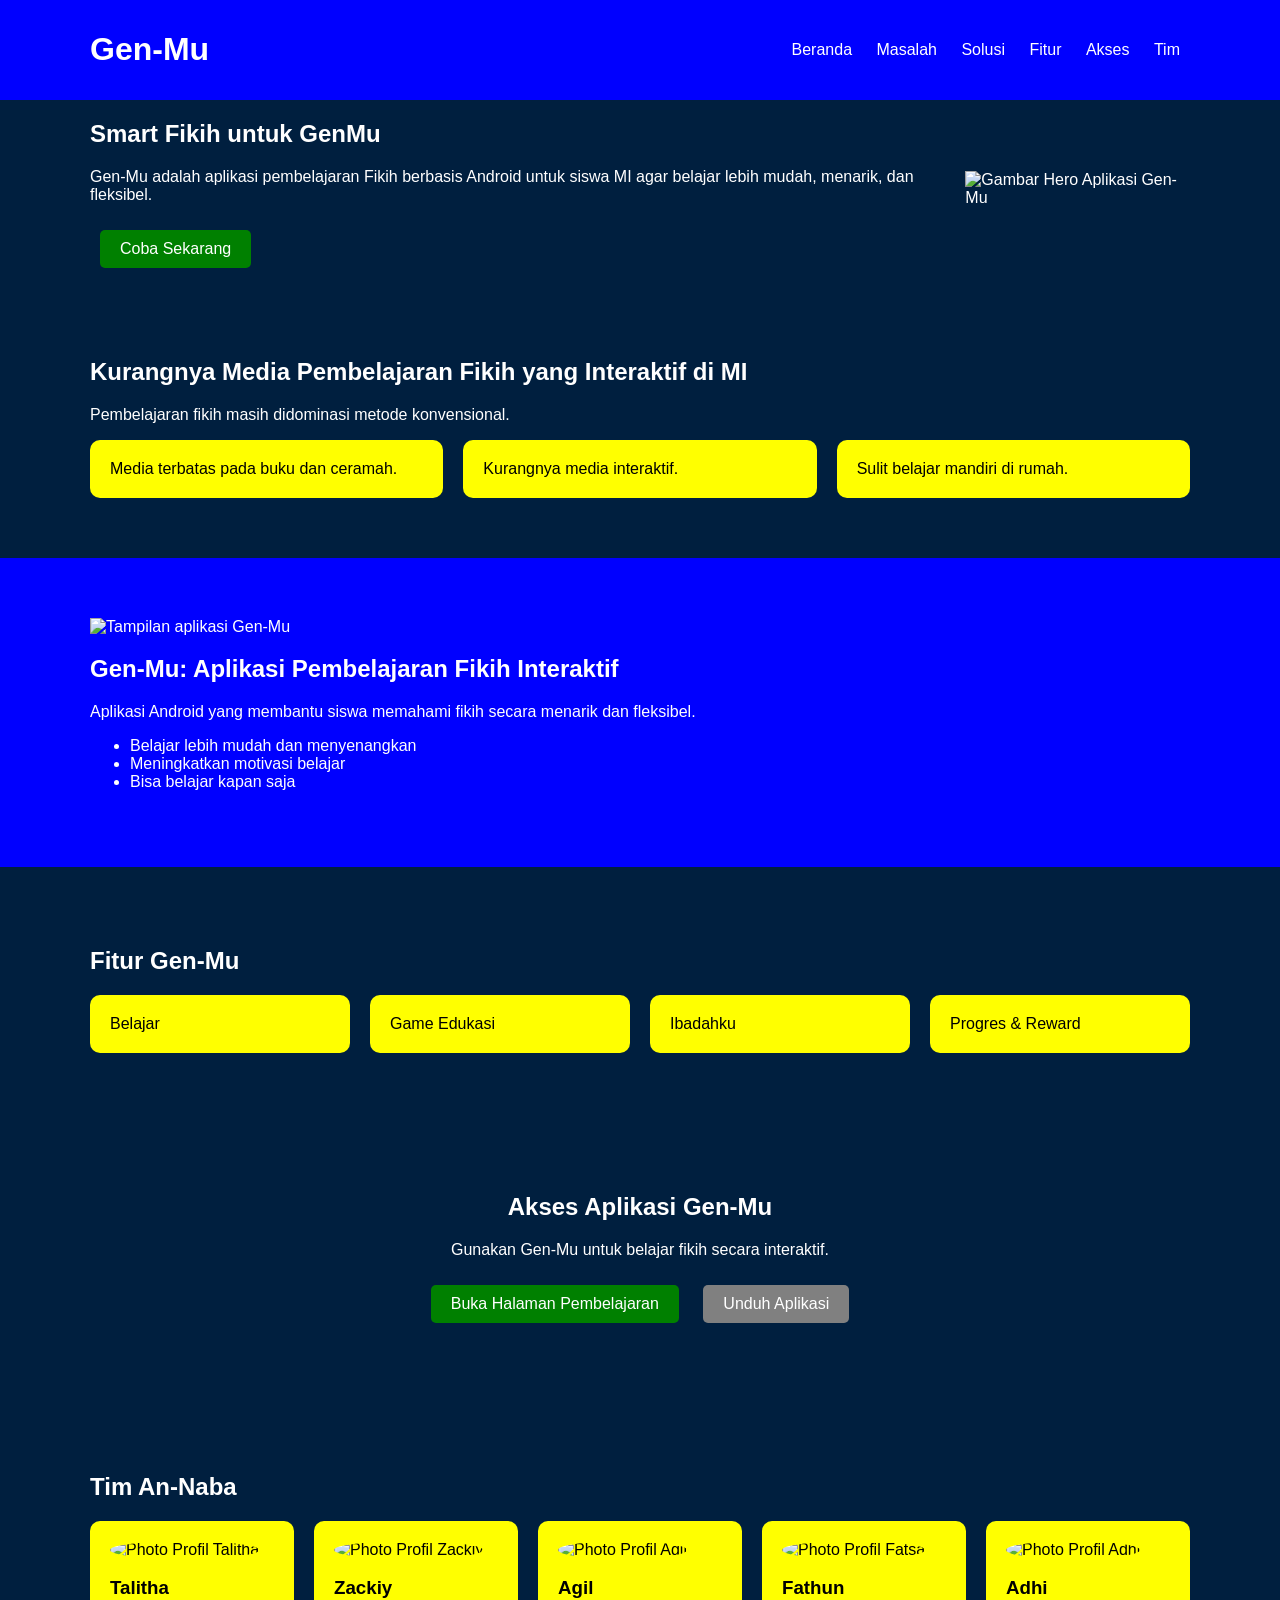
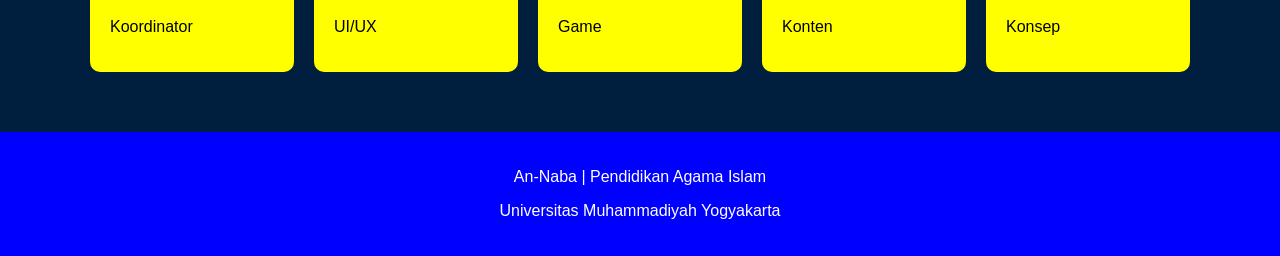
==== index.html @ 5945f90a "Add files via upload" ====
<!DOCTYPE html>
<html lang="id">
<head>
  <meta charset="UTF-8">
  <meta name="viewport" content="width=device-width, initial-scale=1.0">
  <title>Gen-Mu</title>
  <link rel="stylesheet" href="style.css">
</head>
<body>

<!-- ================= NAVBAR ================= -->
<header class="navbar">
  <div class="container nav-container">
    <h1 class="logo">Gen-Mu</h1>

    <!-- Hamburger -->
    <div class="hamburger" id="hamburger">
      ☰
    </div>

    <nav id="nav-menu">
      <a href="#hero">Beranda</a>
      <a href="#masalah">Masalah</a>
      <a href="#solusi">Solusi</a>
      <a href="#fitur">Fitur</a>
      <a href="#akses">Akses</a>
      <a href="#tim">Tim</a>
    </nav>
  </div>
</header>

<!-- ================= HERO ================= -->
<section id="hero" class="hero container">
  <div class="hero-text">
    <h2>Smart Fikih untuk GenMu</h2>
    <p>
      Gen-Mu adalah aplikasi pembelajaran Fikih berbasis Android untuk siswa MI agar belajar lebih mudah, menarik, dan fleksibel.
    </p>
    <a href="#akses" class="btn">Coba Sekarang</a>
  </div>

  <div class="hero-img">
    <img src="https://i.ibb.co.com/1fDVcxxZ/Mockup-1.png" alt="Gambar Hero Aplikasi Gen-Mu">
  </div>
</section>

<!-- ================= MASALAH ================= -->
<section id="masalah" class="section">
  <div class="container">
    <h2>Kurangnya Media Pembelajaran Fikih yang Interaktif di MI</h2>
    <p>Pembelajaran fikih masih didominasi metode konvensional.</p>

    <div class="grid-3">
      <div class="card">Media terbatas pada buku dan ceramah.</div>
      <div class="card">Kurangnya media interaktif.</div>
      <div class="card">Sulit belajar mandiri di rumah.</div>
    </div>
  </div>
</section>

<!-- ================= SOLUSI ================= -->
<section id="solusi" class="section alt">
  <div class="container flex">
    <div class="solusi-img">
      <img src="https://i.ibb.co.com/7tyzKcLX/Mockup.png" alt="Tampilan aplikasi Gen-Mu">
    </div>

    <div>
      <h2>Gen-Mu: Aplikasi Pembelajaran Fikih Interaktif</h2>
      <p>
        Aplikasi Android yang membantu siswa memahami fikih secara menarik dan fleksibel.
      </p>
      <ul>
        <li>Belajar lebih mudah dan menyenangkan</li>
        <li>Meningkatkan motivasi belajar</li>
        <li>Bisa belajar kapan saja</li>
      </ul>
    </div>
  </div>
</section>

<!-- ================= FITUR ================= -->
<section id="fitur" class="section">
  <div class="container">
    <h2>Fitur Gen-Mu</h2>

    <div class="grid-4">
      <div class="card">Belajar</div>
      <div class="card">Game Edukasi</div>
      <div class="card">Ibadahku</div>
      <div class="card">Progres & Reward</div>
    </div>
  </div>
</section>

<!-- ================= AKSES ================= -->
<section id="akses" class="section highlight">
  <div class="container center">
    <h2>Akses Aplikasi Gen-Mu</h2>
    <p>Gunakan Gen-Mu untuk belajar fikih secara interaktif.</p>

    <a href="belajar.html" class="btn">Buka Halaman Pembelajaran</a>
    <a href="#" class="btn secondary">Unduh Aplikasi</a>
  </div>
</section>

<!-- ================= TIM ================= -->
<section id="tim" class="section">
  <div class="container">
    <h2>Tim An-Naba</h2>

    <div class="grid-5">
      <div class="card profile">
        <img src="https://i.ibb.co.com/bgSdx4kd/Gambar-Whats-App-2025-11-27-pukul-20-53-47-1bafa72e-1.jpg" alt="Photo Profil Talitha">
        <h3>Talitha</h3>
        <p>Koordinator</p>
      </div>

      <div class="card profile">
        <img src="https://i.ibb.co.com/99Jbgrx2/Whats-App-Image-2026-04-27-at-07-52-18.jpg" alt="Photo Profil Zackiy">
        <h3>Zackiy</h3>
        <p>UI/UX</p>
      </div>

      <div class="card profile">
        <img src="https://i.ibb.co.com/6R9L8zCX/Whats-App-Image-2026-04-27-at-07-54-19.jpg" alt="Photo Profil Agil">
        <h3>Agil</h3>
        <p>Game</p>
      </div>

      <div class="card profile">
        <img src="https://i.ibb.co.com/KxWQjw3b/Whats-App-Image-2026-04-20-at-08-06-09.jpg" alt="Photo Profil Fatsa">
        <h3>Fathun</h3>
        <p>Konten</p>
      </div>

      <div class="card profile">
        <img src="https://i.ibb.co.com/0yjbb5KD/Whats-App-Image-2026-04-20-at-08-09-34-1.jpg" alt="Photo Profil Adhi">
        <h3>Adhi</h3>
        <p>Konsep</p>
      </div>
    </div>
  </div>
</section>

<!-- ================= FOOTER ================= -->
<footer class="footer">
  <p>An-Naba | Pendidikan Agama Islam</p>
  <p>Universitas Muhammadiyah Yogyakarta</p>
</footer>

<script src="script.js"></script>
</body>
</html>
---- style.css ----
/* ================= ROOT WARNA ================= */
:root {
  --primary: blue;
  --secondary: white;
  --accent: green;
  --bg: #001f3f;
  --card: yellow;
  --text-main: white;
  --text-second: black;
}

/* ================= GLOBAL ================= */
body {
  margin: 0;
  font-family: Arial, sans-serif;
  background: var(--bg);
  color: var(--text-main);
}

.container {
  width: 90%;
  max-width: 1100px;
  margin: auto;
}

.section {
  padding: 60px 0;
}

.alt {
  background: var(--primary);
}

.center {
  text-align: center;
}

/* ================= NAVBAR ================= */
.navbar {
  background: var(--primary);
  padding: 10px;
}

.nav-container {
  display: flex;
  justify-content: space-between;
  align-items: center;
}

nav a {
  margin: 10px;
  color: white;
  text-decoration: none;
}

.hamburger {
  display: none;
  cursor: pointer;
}

/* ================= HERO ================= */
.hero {
  display: flex;
  align-items: center;
  gap: 20px;
}

.hero img {
  width: 100%;
}

/* ================= GRID ================= */
.grid-3, .grid-4, .grid-5 {
  display: grid;
  gap: 20px;
}

.grid-3 { grid-template-columns: repeat(3,1fr); }
.grid-4 { grid-template-columns: repeat(4,1fr); }
.grid-5 { grid-template-columns: repeat(5,1fr); }

/* ================= CARD ================= */
.card {
  background: var(--card);
  color: var(--text-second);
  padding: 20px;
  border-radius: 10px;
}

/* ================= PROFILE ================= */
.profile img {
  width: 100%;
  height: 120px;
  object-fit: cover;
  border-radius: 50%;
}

/* ================= BUTTON ================= */
.btn {
  display: inline-block;
  background: var(--accent);
  padding: 10px 20px;
  margin: 10px;
  color: white;
  text-decoration: none;
  border-radius: 5px;
}

.btn.secondary {
  background: gray;
}

/* ================= FOOTER ================= */
.footer {
  text-align: center;
  padding: 20px;
  background: var(--primary);
}

/* ================= RESPONSIVE ================= */
@media(max-width:768px){
  .hero {
    flex-direction: column;
  }

  .grid-3, .grid-4, .grid-5 {
    grid-template-columns: 1fr;
  }

  nav {
    display: none;
  }

  nav.active {
    display: block;
  }

  .hamburger {
    display: block;
  }
}
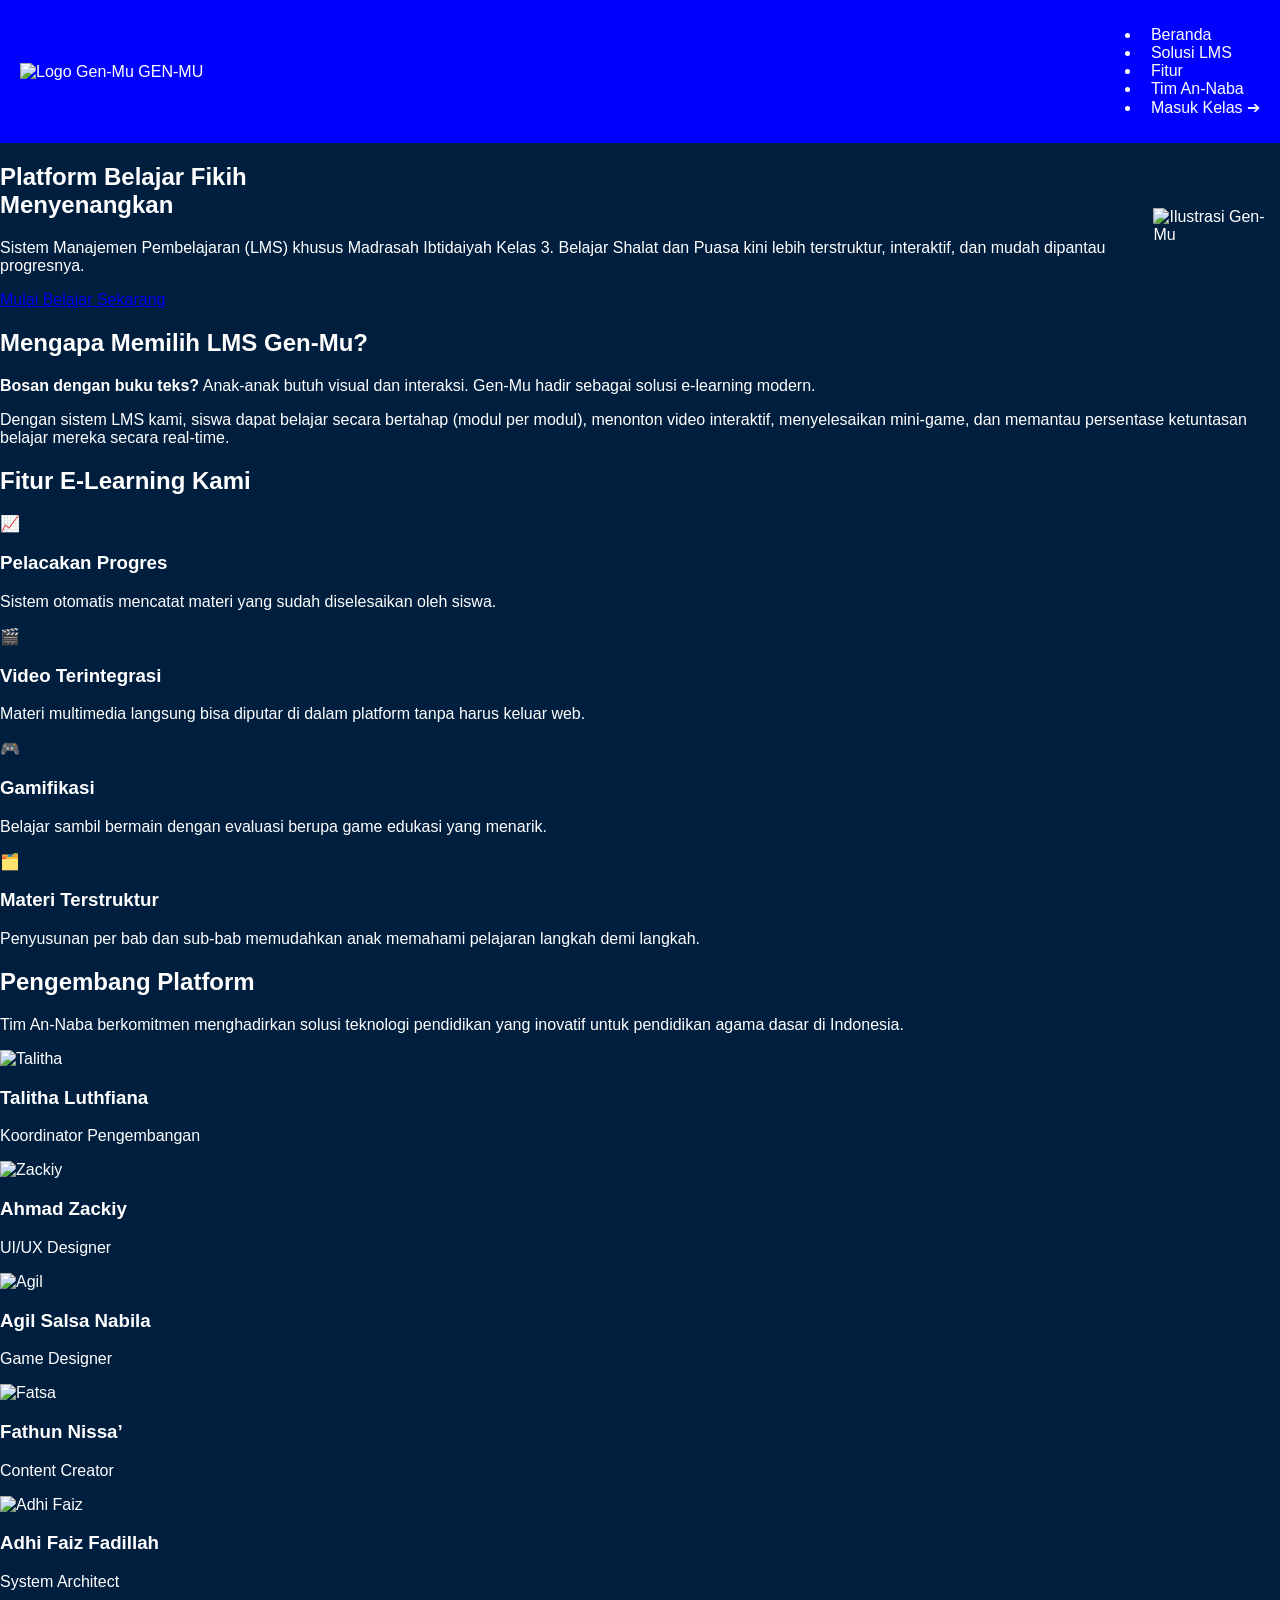
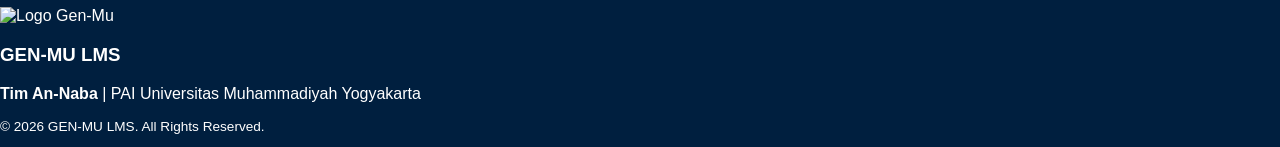
==== commit 03493ff9: "Update index.html" ====
--- a/index.html
+++ b/index.html
@@ -1,154 +1,104 @@
 <!DOCTYPE html>
 <html lang="id">
 <head>
-  <meta charset="UTF-8">
-  <meta name="viewport" content="width=device-width, initial-scale=1.0">
-  <title>Gen-Mu</title>
-  <link rel="stylesheet" href="style.css">
+    <meta charset="UTF-8">
+    <meta name="viewport" content="width=device-width, initial-scale=1.0">
+    <link rel="icon" href="https://i.ibb.co.com/nNKJsj7g/LOGO-GENMU.jpg" type="image/jpeg">
+    <title>Gen-Mu - Portal LMS Fikih Interaktif</title>
+    <link rel="stylesheet" href="style.css">
+    <link href="https://fonts.googleapis.com/css2?family=Fredoka:wght@400;500;600;700&display=swap" rel="stylesheet">
 </head>
 <body>
+    <nav class="navbar">
+        <div class="nav-container">
+            <a href="index.html" class="nav-brand">
+                <img src="https://i.ibb.co.com/nNKJsj7g/LOGO-GENMU.jpg" alt="Logo Gen-Mu" class="nav-logo">
+                <span>GEN-MU</span>
+            </a>
+            <div class="menu-toggle" id="mobile-menu">
+                <span class="bar"></span>
+                <span class="bar"></span>
+                <span class="bar"></span>
+            </div>
+            <ul class="nav-menu" id="nav-menu">
+                <li><a href="#beranda" class="nav-links">Beranda</a></li>
+                <li><a href="#masalah-solusi" class="nav-links">Solusi LMS</a></li>
+                <li><a href="#fitur" class="nav-links">Fitur</a></li>
+                <li><a href="#tim" class="nav-links">Tim An-Naba</a></li>
+                <li><a href="belajar.html" class="btn-nav">Masuk Kelas ➔</a></li>
+            </ul>
+        </div>
+    </nav>
 
-<!-- ================= NAVBAR ================= -->
-<header class="navbar">
-  <div class="container nav-container">
-    <h1 class="logo">Gen-Mu</h1>
+    <section id="beranda" class="hero">
+        <div class="hero-content fade-in">
+            <h1>Platform Belajar Fikih <br><span>Menyenangkan</span></h1>
+            <p>Sistem Manajemen Pembelajaran (LMS) khusus Madrasah Ibtidaiyah Kelas 3. Belajar Shalat dan Puasa kini lebih terstruktur, interaktif, dan mudah dipantau progresnya.</p>
+            <a href="belajar.html" class="btn-primary">Mulai Belajar Sekarang</a>
+        </div>
+        <div class="hero-image slide-in">
+            <img src="https://i.ibb.co.com/nNKJsj7g/LOGO-GENMU.jpg" alt="Ilustrasi Gen-Mu" class="hero-img-style">
+        </div>
+    </section>
 
-    <!-- Hamburger -->
-    <div class="hamburger" id="hamburger">
-      ☰
-    </div>
+    <section id="masalah-solusi" class="masalah-solusi">
+        <div class="about-container fade-in">
+            <h2>Mengapa Memilih LMS Gen-Mu?</h2>
+            <p><strong>Bosan dengan buku teks?</strong> Anak-anak butuh visual dan interaksi. Gen-Mu hadir sebagai solusi e-learning modern.</p>
+            <p>Dengan sistem LMS kami, siswa dapat belajar secara bertahap (modul per modul), menonton video interaktif, menyelesaikan mini-game, dan memantau persentase ketuntasan belajar mereka secara real-time.</p>
+        </div>
+    </section>
 
-    <nav id="nav-menu">
-      <a href="#hero">Beranda</a>
-      <a href="#masalah">Masalah</a>
-      <a href="#solusi">Solusi</a>
-      <a href="#fitur">Fitur</a>
-      <a href="#akses">Akses</a>
-      <a href="#tim">Tim</a>
-    </nav>
-  </div>
-</header>
+    <section id="fitur" class="features">
+        <h2 class="text-center fade-in">Fitur E-Learning Kami</h2>
+        <div class="feature-grid">
+            <div class="feature-card fade-in">
+                <div class="icon">📈</div>
+                <h3>Pelacakan Progres</h3>
+                <p>Sistem otomatis mencatat materi yang sudah diselesaikan oleh siswa.</p>
+            </div>
+            <div class="feature-card fade-in">
+                <div class="icon">🎬</div>
+                <h3>Video Terintegrasi</h3>
+                <p>Materi multimedia langsung bisa diputar di dalam platform tanpa harus keluar web.</p>
+            </div>
+            <div class="feature-card fade-in">
+                <div class="icon">🎮</div>
+                <h3>Gamifikasi</h3>
+                <p>Belajar sambil bermain dengan evaluasi berupa game edukasi yang menarik.</p>
+            </div>
+            <div class="feature-card fade-in">
+                <div class="icon">🗂️</div>
+                <h3>Materi Terstruktur</h3>
+                <p>Penyusunan per bab dan sub-bab memudahkan anak memahami pelajaran langkah demi langkah.</p>
+            </div>
+        </div>
+    </section>
 
-<!-- ================= HERO ================= -->
-<section id="hero" class="hero container">
-  <div class="hero-text">
-    <h2>Smart Fikih untuk GenMu</h2>
-    <p>
-      Gen-Mu adalah aplikasi pembelajaran Fikih berbasis Android untuk siswa MI agar belajar lebih mudah, menarik, dan fleksibel.
-    </p>
-    <a href="#akses" class="btn">Coba Sekarang</a>
-  </div>
+    <section id="tim" class="team-section">
+        <div class="team-container fade-in">
+            <h2 class="team-title">Pengembang Platform</h2>
+            <p class="team-desc">Tim An-Naba berkomitmen menghadirkan solusi teknologi pendidikan yang inovatif untuk pendidikan agama dasar di Indonesia.</p>
+            <div class="team-grid">
+                <div class="team-card fade-in"><img src="https://i.ibb.co.com/bgSdx4kd/Gambar-Whats-App-2025-11-27-pukul-20-53-47-1bafa72e-1.jpg" alt="Talitha" class="team-photo"><h3>Talitha Luthfiana</h3><p>Koordinator Pengembangan</p></div>
+                <div class="team-card fade-in"><img src="https://i.ibb.co.com/99Jbgrx2/Whats-App-Image-2026-04-27-at-07-52-18.jpg" alt="Zackiy" class="team-photo"><h3>Ahmad Zackiy</h3><p>UI/UX Designer</p></div>
+                <div class="team-card fade-in"><img src="https://i.ibb.co.com/6R9L8zCX/Whats-App-Image-2026-04-27-at-07-54-19.jpg" alt="Agil" class="team-photo"><h3>Agil Salsa Nabila</h3><p>Game Designer</p></div>
+                <div class="team-card fade-in"><img src="https://i.ibb.co.com/KxWQjw3b/Whats-App-Image-2026-04-20-at-08-06-09.jpg" alt="Fatsa" class="team-photo"><h3>Fathun Nissa’</h3><p>Content Creator</p></div>
+                <div class="team-card fade-in"><img src="https://i.ibb.co.com/0yjbb5KD/Whats-App-Image-2026-04-20-at-08-09-34-1.jpg" alt="Adhi Faiz" class="team-photo"><h3>Adhi Faiz Fadillah</h3><p>System Architect</p></div>
+            </div>
+        </div>
+    </section>
 
-  <div class="hero-img">
-    <img src="https://i.ibb.co.com/1fDVcxxZ/Mockup-1.png" alt="Gambar Hero Aplikasi Gen-Mu">
-  </div>
-</section>
-
-<!-- ================= MASALAH ================= -->
-<section id="masalah" class="section">
-  <div class="container">
-    <h2>Kurangnya Media Pembelajaran Fikih yang Interaktif di MI</h2>
-    <p>Pembelajaran fikih masih didominasi metode konvensional.</p>
-
-    <div class="grid-3">
-      <div class="card">Media terbatas pada buku dan ceramah.</div>
-      <div class="card">Kurangnya media interaktif.</div>
-      <div class="card">Sulit belajar mandiri di rumah.</div>
-    </div>
-  </div>
-</section>
-
-<!-- ================= SOLUSI ================= -->
-<section id="solusi" class="section alt">
-  <div class="container flex">
-    <div class="solusi-img">
-      <img src="https://i.ibb.co.com/7tyzKcLX/Mockup.png" alt="Tampilan aplikasi Gen-Mu">
-    </div>
-
-    <div>
-      <h2>Gen-Mu: Aplikasi Pembelajaran Fikih Interaktif</h2>
-      <p>
-        Aplikasi Android yang membantu siswa memahami fikih secara menarik dan fleksibel.
-      </p>
-      <ul>
-        <li>Belajar lebih mudah dan menyenangkan</li>
-        <li>Meningkatkan motivasi belajar</li>
-        <li>Bisa belajar kapan saja</li>
-      </ul>
-    </div>
-  </div>
-</section>
-
-<!-- ================= FITUR ================= -->
-<section id="fitur" class="section">
-  <div class="container">
-    <h2>Fitur Gen-Mu</h2>
-
-    <div class="grid-4">
-      <div class="card">Belajar</div>
-      <div class="card">Game Edukasi</div>
-      <div class="card">Ibadahku</div>
-      <div class="card">Progres & Reward</div>
-    </div>
-  </div>
-</section>
-
-<!-- ================= AKSES ================= -->
-<section id="akses" class="section highlight">
-  <div class="container center">
-    <h2>Akses Aplikasi Gen-Mu</h2>
-    <p>Gunakan Gen-Mu untuk belajar fikih secara interaktif.</p>
-
-    <a href="belajar.html" class="btn">Buka Halaman Pembelajaran</a>
-    <a href="#" class="btn secondary">Unduh Aplikasi</a>
-  </div>
-</section>
-
-<!-- ================= TIM ================= -->
-<section id="tim" class="section">
-  <div class="container">
-    <h2>Tim An-Naba</h2>
-
-    <div class="grid-5">
-      <div class="card profile">
-        <img src="https://i.ibb.co.com/bgSdx4kd/Gambar-Whats-App-2025-11-27-pukul-20-53-47-1bafa72e-1.jpg" alt="Photo Profil Talitha">
-        <h3>Talitha</h3>
-        <p>Koordinator</p>
-      </div>
-
-      <div class="card profile">
-        <img src="https://i.ibb.co.com/99Jbgrx2/Whats-App-Image-2026-04-27-at-07-52-18.jpg" alt="Photo Profil Zackiy">
-        <h3>Zackiy</h3>
-        <p>UI/UX</p>
-      </div>
-
-      <div class="card profile">
-        <img src="https://i.ibb.co.com/6R9L8zCX/Whats-App-Image-2026-04-27-at-07-54-19.jpg" alt="Photo Profil Agil">
-        <h3>Agil</h3>
-        <p>Game</p>
-      </div>
-
-      <div class="card profile">
-        <img src="https://i.ibb.co.com/KxWQjw3b/Whats-App-Image-2026-04-20-at-08-06-09.jpg" alt="Photo Profil Fatsa">
-        <h3>Fathun</h3>
-        <p>Konten</p>
-      </div>
-
-      <div class="card profile">
-        <img src="https://i.ibb.co.com/0yjbb5KD/Whats-App-Image-2026-04-20-at-08-09-34-1.jpg" alt="Photo Profil Adhi">
-        <h3>Adhi</h3>
-        <p>Konsep</p>
-      </div>
-    </div>
-  </div>
-</section>
-
-<!-- ================= FOOTER ================= -->
-<footer class="footer">
-  <p>An-Naba | Pendidikan Agama Islam</p>
-  <p>Universitas Muhammadiyah Yogyakarta</p>
-</footer>
-
-<script src="script.js"></script>
+    <footer>
+        <div class="footer-container">
+            <div class="footer-logo">
+                <img src="https://i.ibb.co.com/nNKJsj7g/LOGO-GENMU.jpg" alt="Logo Gen-Mu">
+                <h3>GEN-MU LMS</h3>
+            </div>
+            <p><strong>Tim An-Naba</strong> | PAI Universitas Muhammadiyah Yogyakarta</p>
+            <p style="margin-top: 10px; font-size: 0.85rem;">&copy; 2026 GEN-MU LMS. All Rights Reserved.</p>
+        </div>
+    </footer>
+    <script src="script.js"></script>
 </body>
-</html>+</html>
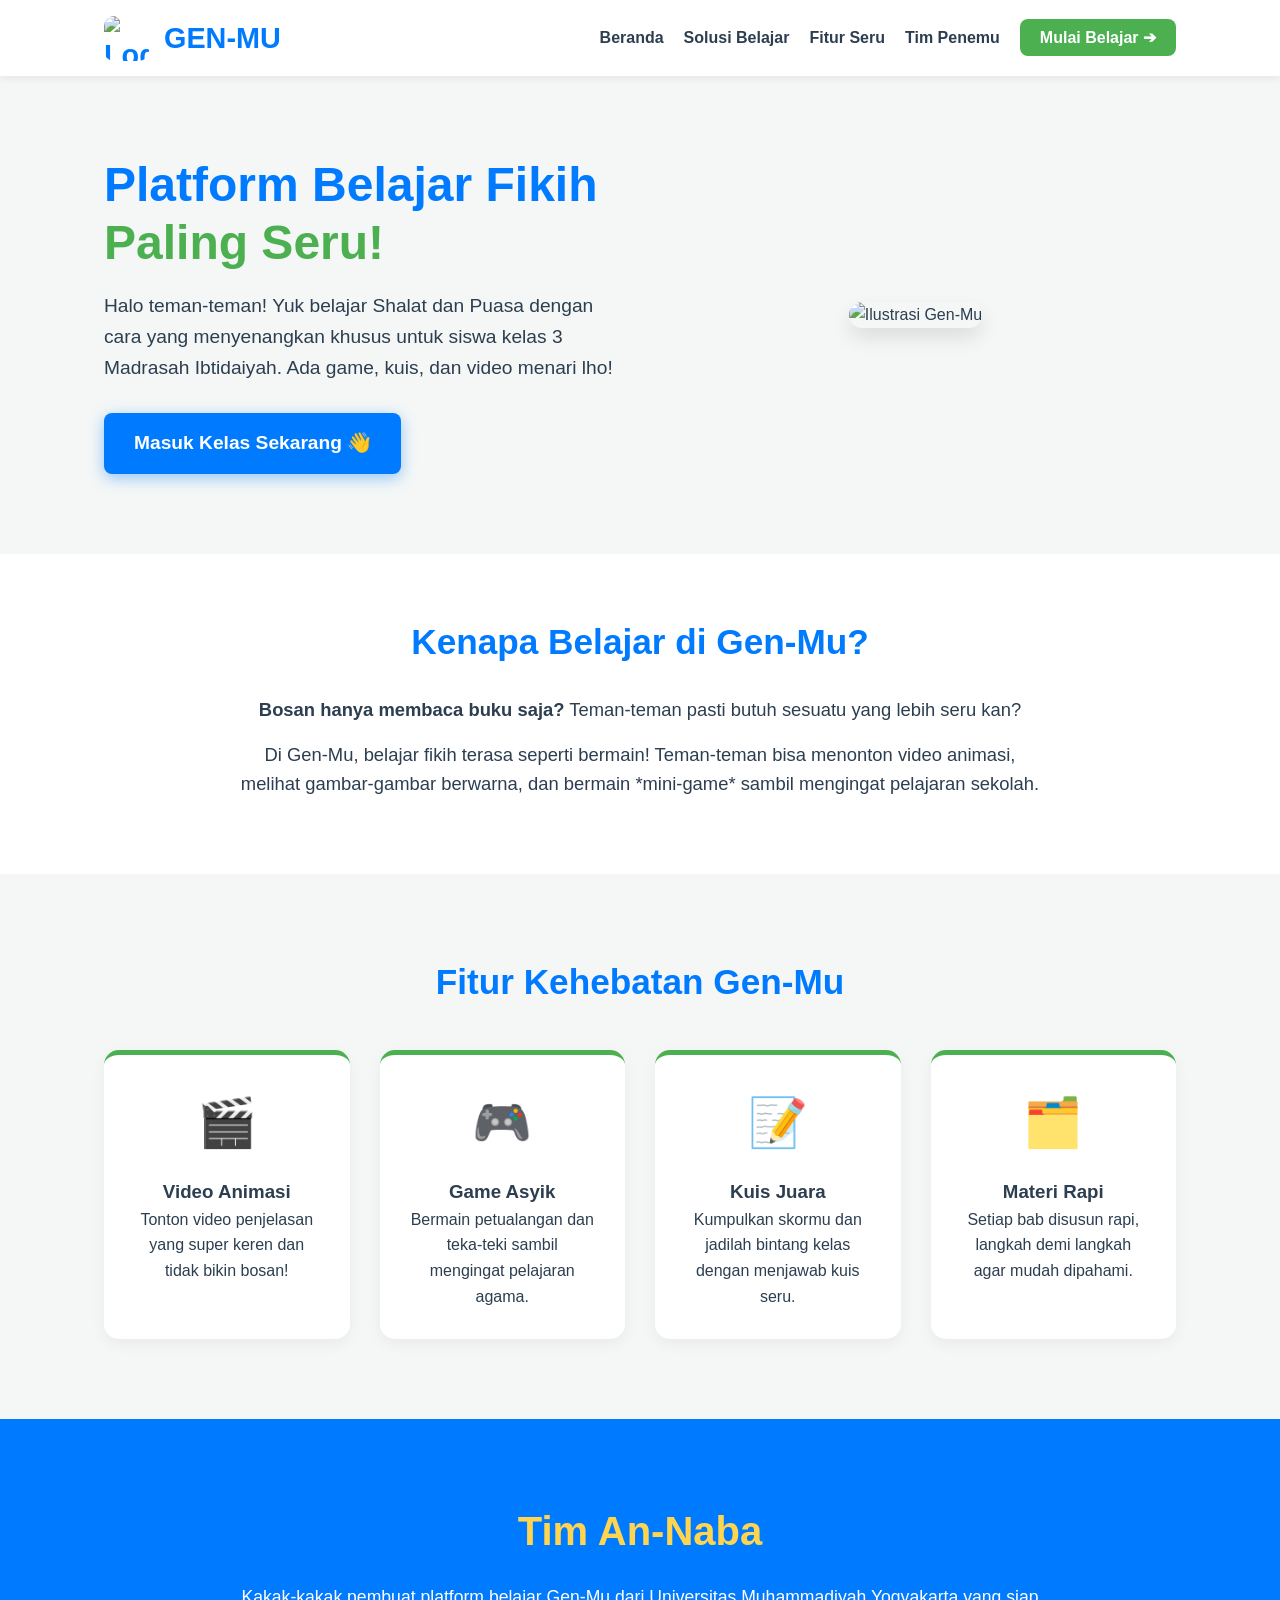
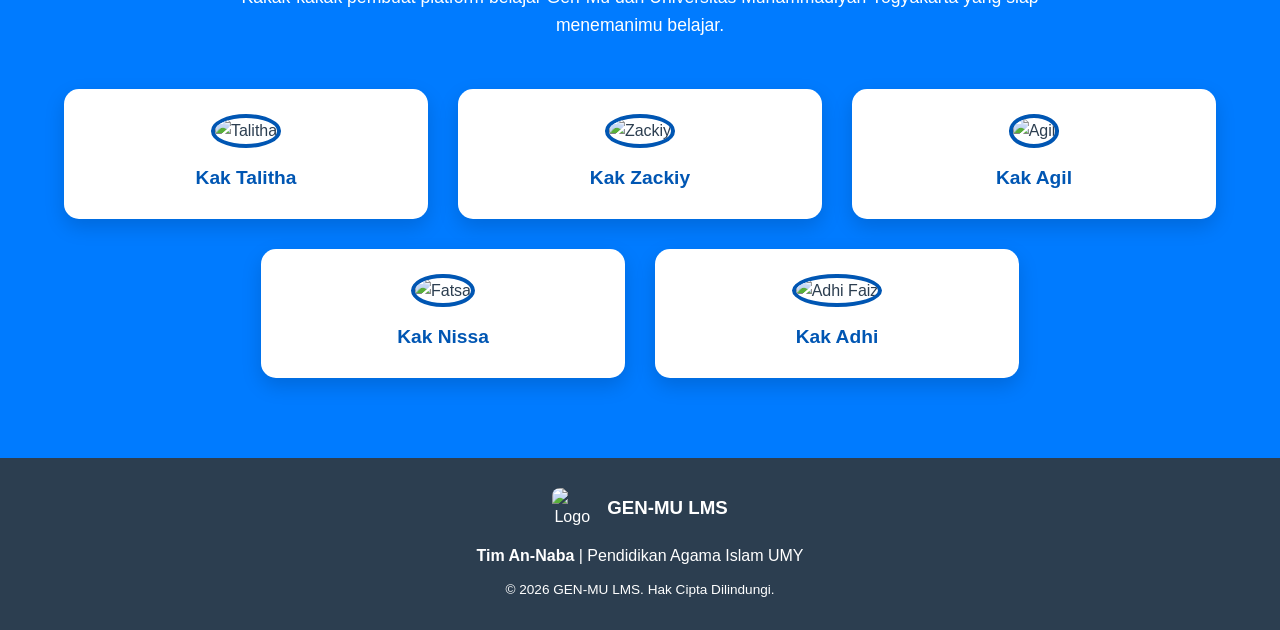
==== commit 64455891: "Update index.html" ====
--- a/index.html
+++ b/index.html
@@ -22,19 +22,19 @@
             </div>
             <ul class="nav-menu" id="nav-menu">
                 <li><a href="#beranda" class="nav-links">Beranda</a></li>
-                <li><a href="#masalah-solusi" class="nav-links">Solusi LMS</a></li>
-                <li><a href="#fitur" class="nav-links">Fitur</a></li>
-                <li><a href="#tim" class="nav-links">Tim An-Naba</a></li>
-                <li><a href="belajar.html" class="btn-nav">Masuk Kelas ➔</a></li>
+                <li><a href="#masalah-solusi" class="nav-links">Solusi Belajar</a></li>
+                <li><a href="#fitur" class="nav-links">Fitur Seru</a></li>
+                <li><a href="#tim" class="nav-links">Tim Penemu</a></li>
+                <li><a href="belajar.html" class="btn-nav">Mulai Belajar ➔</a></li>
             </ul>
         </div>
     </nav>
 
     <section id="beranda" class="hero">
         <div class="hero-content fade-in">
-            <h1>Platform Belajar Fikih <br><span>Menyenangkan</span></h1>
-            <p>Sistem Manajemen Pembelajaran (LMS) khusus Madrasah Ibtidaiyah Kelas 3. Belajar Shalat dan Puasa kini lebih terstruktur, interaktif, dan mudah dipantau progresnya.</p>
-            <a href="belajar.html" class="btn-primary">Mulai Belajar Sekarang</a>
+            <h1>Platform Belajar Fikih <br><span>Paling Seru!</span></h1>
+            <p>Halo teman-teman! Yuk belajar Shalat dan Puasa dengan cara yang menyenangkan khusus untuk siswa kelas 3 Madrasah Ibtidaiyah. Ada game, kuis, dan video menari lho!</p>
+            <a href="belajar.html" class="btn-primary">Masuk Kelas Sekarang 👋</a>
         </div>
         <div class="hero-image slide-in">
             <img src="https://i.ibb.co.com/nNKJsj7g/LOGO-GENMU.jpg" alt="Ilustrasi Gen-Mu" class="hero-img-style">
@@ -43,48 +43,48 @@
 
     <section id="masalah-solusi" class="masalah-solusi">
         <div class="about-container fade-in">
-            <h2>Mengapa Memilih LMS Gen-Mu?</h2>
-            <p><strong>Bosan dengan buku teks?</strong> Anak-anak butuh visual dan interaksi. Gen-Mu hadir sebagai solusi e-learning modern.</p>
-            <p>Dengan sistem LMS kami, siswa dapat belajar secara bertahap (modul per modul), menonton video interaktif, menyelesaikan mini-game, dan memantau persentase ketuntasan belajar mereka secara real-time.</p>
+            <h2>Kenapa Belajar di Gen-Mu?</h2>
+            <p><strong>Bosan hanya membaca buku saja?</strong> Teman-teman pasti butuh sesuatu yang lebih seru kan?</p>
+            <p>Di Gen-Mu, belajar fikih terasa seperti bermain! Teman-teman bisa menonton video animasi, melihat gambar-gambar berwarna, dan bermain *mini-game* sambil mengingat pelajaran sekolah.</p>
         </div>
     </section>
 
     <section id="fitur" class="features">
-        <h2 class="text-center fade-in">Fitur E-Learning Kami</h2>
+        <h2 class="text-center fade-in">Fitur Kehebatan Gen-Mu</h2>
         <div class="feature-grid">
             <div class="feature-card fade-in">
-                <div class="icon">📈</div>
-                <h3>Pelacakan Progres</h3>
-                <p>Sistem otomatis mencatat materi yang sudah diselesaikan oleh siswa.</p>
-            </div>
-            <div class="feature-card fade-in">
                 <div class="icon">🎬</div>
-                <h3>Video Terintegrasi</h3>
-                <p>Materi multimedia langsung bisa diputar di dalam platform tanpa harus keluar web.</p>
+                <h3>Video Animasi</h3>
+                <p>Tonton video penjelasan yang super keren dan tidak bikin bosan!</p>
             </div>
             <div class="feature-card fade-in">
                 <div class="icon">🎮</div>
-                <h3>Gamifikasi</h3>
-                <p>Belajar sambil bermain dengan evaluasi berupa game edukasi yang menarik.</p>
+                <h3>Game Asyik</h3>
+                <p>Bermain petualangan dan teka-teki sambil mengingat pelajaran agama.</p>
+            </div>
+            <div class="feature-card fade-in">
+                <div class="icon">📝</div>
+                <h3>Kuis Juara</h3>
+                <p>Kumpulkan skormu dan jadilah bintang kelas dengan menjawab kuis seru.</p>
             </div>
             <div class="feature-card fade-in">
                 <div class="icon">🗂️</div>
-                <h3>Materi Terstruktur</h3>
-                <p>Penyusunan per bab dan sub-bab memudahkan anak memahami pelajaran langkah demi langkah.</p>
+                <h3>Materi Rapi</h3>
+                <p>Setiap bab disusun rapi, langkah demi langkah agar mudah dipahami.</p>
             </div>
         </div>
     </section>
 
     <section id="tim" class="team-section">
         <div class="team-container fade-in">
-            <h2 class="team-title">Pengembang Platform</h2>
-            <p class="team-desc">Tim An-Naba berkomitmen menghadirkan solusi teknologi pendidikan yang inovatif untuk pendidikan agama dasar di Indonesia.</p>
+            <h2 class="team-title">Tim An-Naba</h2>
+            <p class="team-desc">Kakak-kakak pembuat platform belajar Gen-Mu dari Universitas Muhammadiyah Yogyakarta yang siap menemanimu belajar.</p>
             <div class="team-grid">
-                <div class="team-card fade-in"><img src="https://i.ibb.co.com/bgSdx4kd/Gambar-Whats-App-2025-11-27-pukul-20-53-47-1bafa72e-1.jpg" alt="Talitha" class="team-photo"><h3>Talitha Luthfiana</h3><p>Koordinator Pengembangan</p></div>
-                <div class="team-card fade-in"><img src="https://i.ibb.co.com/99Jbgrx2/Whats-App-Image-2026-04-27-at-07-52-18.jpg" alt="Zackiy" class="team-photo"><h3>Ahmad Zackiy</h3><p>UI/UX Designer</p></div>
-                <div class="team-card fade-in"><img src="https://i.ibb.co.com/6R9L8zCX/Whats-App-Image-2026-04-27-at-07-54-19.jpg" alt="Agil" class="team-photo"><h3>Agil Salsa Nabila</h3><p>Game Designer</p></div>
-                <div class="team-card fade-in"><img src="https://i.ibb.co.com/KxWQjw3b/Whats-App-Image-2026-04-20-at-08-06-09.jpg" alt="Fatsa" class="team-photo"><h3>Fathun Nissa’</h3><p>Content Creator</p></div>
-                <div class="team-card fade-in"><img src="https://i.ibb.co.com/0yjbb5KD/Whats-App-Image-2026-04-20-at-08-09-34-1.jpg" alt="Adhi Faiz" class="team-photo"><h3>Adhi Faiz Fadillah</h3><p>System Architect</p></div>
+                <div class="team-card fade-in"><img src="https://i.ibb.co.com/bgSdx4kd/Gambar-Whats-App-2025-11-27-pukul-20-53-47-1bafa72e-1.jpg" alt="Talitha" class="team-photo"><h3>Kak Talitha</h3></div>
+                <div class="team-card fade-in"><img src="https://i.ibb.co.com/99Jbgrx2/Whats-App-Image-2026-04-27-at-07-52-18.jpg" alt="Zackiy" class="team-photo"><h3>Kak Zackiy</h3></div>
+                <div class="team-card fade-in"><img src="https://i.ibb.co.com/6R9L8zCX/Whats-App-Image-2026-04-27-at-07-54-19.jpg" alt="Agil" class="team-photo"><h3>Kak Agil</h3></div>
+                <div class="team-card fade-in"><img src="https://i.ibb.co.com/KxWQjw3b/Whats-App-Image-2026-04-20-at-08-06-09.jpg" alt="Fatsa" class="team-photo"><h3>Kak Nissa</h3></div>
+                <div class="team-card fade-in"><img src="https://i.ibb.co.com/0yjbb5KD/Whats-App-Image-2026-04-20-at-08-09-34-1.jpg" alt="Adhi Faiz" class="team-photo"><h3>Kak Adhi</h3></div>
             </div>
         </div>
     </section>
@@ -95,8 +95,8 @@
                 <img src="https://i.ibb.co.com/nNKJsj7g/LOGO-GENMU.jpg" alt="Logo Gen-Mu">
                 <h3>GEN-MU LMS</h3>
             </div>
-            <p><strong>Tim An-Naba</strong> | PAI Universitas Muhammadiyah Yogyakarta</p>
-            <p style="margin-top: 10px; font-size: 0.85rem;">&copy; 2026 GEN-MU LMS. All Rights Reserved.</p>
+            <p><strong>Tim An-Naba</strong> | Pendidikan Agama Islam UMY</p>
+            <p style="margin-top: 10px; font-size: 0.85rem;">&copy; 2026 GEN-MU LMS. Hak Cipta Dilindungi.</p>
         </div>
     </footer>
     <script src="script.js"></script>
--- a/style.css
+++ b/style.css
@@ -1,141 +1,247 @@
-/* ================= ROOT WARNA ================= */
+/* GLOBAL VARIABLES */
 :root {
-  --primary: blue;
-  --secondary: white;
-  --accent: green;
-  --bg: #001f3f;
-  --card: yellow;
-  --text-main: white;
-  --text-second: black;
-}
-
-/* ================= GLOBAL ================= */
-body {
-  margin: 0;
-  font-family: Arial, sans-serif;
-  background: var(--bg);
-  color: var(--text-main);
-}
-
-.container {
-  width: 90%;
-  max-width: 1100px;
-  margin: auto;
-}
-
-.section {
-  padding: 60px 0;
-}
-
-.alt {
-  background: var(--primary);
-}
-
-.center {
-  text-align: center;
-}
-
-/* ================= NAVBAR ================= */
-.navbar {
-  background: var(--primary);
-  padding: 10px;
-}
-
-.nav-container {
-  display: flex;
-  justify-content: space-between;
-  align-items: center;
-}
-
-nav a {
-  margin: 10px;
-  color: white;
-  text-decoration: none;
-}
-
-.hamburger {
-  display: none;
-  cursor: pointer;
-}
-
-/* ================= HERO ================= */
-.hero {
-  display: flex;
-  align-items: center;
-  gap: 20px;
-}
-
-.hero img {
-  width: 100%;
-}
-
-/* ================= GRID ================= */
-.grid-3, .grid-4, .grid-5 {
-  display: grid;
-  gap: 20px;
-}
-
-.grid-3 { grid-template-columns: repeat(3,1fr); }
-.grid-4 { grid-template-columns: repeat(4,1fr); }
-.grid-5 { grid-template-columns: repeat(5,1fr); }
-
-/* ================= CARD ================= */
-.card {
-  background: var(--card);
-  color: var(--text-second);
-  padding: 20px;
-  border-radius: 10px;
-}
-
-/* ================= PROFILE ================= */
-.profile img {
-  width: 100%;
-  height: 120px;
-  object-fit: cover;
-  border-radius: 50%;
-}
-
-/* ================= BUTTON ================= */
-.btn {
-  display: inline-block;
-  background: var(--accent);
-  padding: 10px 20px;
-  margin: 10px;
-  color: white;
-  text-decoration: none;
-  border-radius: 5px;
-}
-
-.btn.secondary {
-  background: gray;
-}
-
-/* ================= FOOTER ================= */
-.footer {
-  text-align: center;
-  padding: 20px;
-  background: var(--primary);
-}
-
-/* ================= RESPONSIVE ================= */
-@media(max-width:768px){
-  .hero {
-    flex-direction: column;
-  }
-
-  .grid-3, .grid-4, .grid-5 {
-    grid-template-columns: 1fr;
-  }
-
-  nav {
-    display: none;
-  }
-
-  nav.active {
+    --primary: #007BFF;
+    --primary-dark: #0056b3;
+    --secondary: #FFFFFF;
+    --accent: #4CAF50;
+    --accent-dark: #388E3C;
+    --card-bg: #FFD54F;
+    --text-main: #FFFFFF;
+    --text-secondary: #2C3E50;
+    --text-muted: #6c757d;
+    --bg-light: #F4F7F6;
+    --border-color: #E0E0E0;
+    --success: #28a745;
+}
+
+* { margin: 0; padding: 0; box-sizing: border-box; font-family: 'Fredoka', sans-serif; }
+body { background-color: var(--bg-light); color: var(--text-secondary); line-height: 1.6; overflow-x: hidden; }
+
+/* === PORTAL (LANDING PAGE) STYLES === */
+.navbar { background-color: var(--secondary); box-shadow: 0 4px 6px rgba(0,0,0,0.05); position: sticky; top: 0; z-index: 999; }
+.nav-container { display: flex; justify-content: space-between; align-items: center; padding: 15px 5%; max-width: 1200px; margin: 0 auto; }
+.nav-brand { display: flex; align-items: center; gap: 15px; text-decoration: none; color: var(--primary); font-size: 1.8rem; font-weight: 700; }
+.nav-logo { height: 45px; width: 45px; border-radius: 10px; object-fit: cover; }
+.nav-menu { display: flex; list-style: none; align-items: center; gap: 20px; }
+.nav-links { text-decoration: none; color: var(--text-secondary); font-weight: 600; transition: color 0.3s; }
+.nav-links:hover { color: var(--primary); }
+.btn-nav { background-color: var(--accent); color: var(--text-main); padding: 10px 20px; border-radius: 8px; text-decoration: none; font-weight: 700; transition: 0.3s; }
+.btn-nav:hover { background-color: var(--accent-dark); transform: translateY(-2px); }
+.menu-toggle { display: none; flex-direction: column; cursor: pointer; }
+.menu-toggle .bar { height: 3px; width: 25px; background-color: var(--text-secondary); margin: 4px 0; transition: 0.3s; }
+
+.hero { display: flex; align-items: center; justify-content: space-between; padding: 80px 5%; max-width: 1200px; margin: 0 auto; }
+.hero-content { flex: 1; padding-right: 30px; }
+.hero-content h1 { font-size: 3rem; color: var(--primary); margin-bottom: 20px; line-height: 1.2; }
+.hero-content h1 span { color: var(--accent); }
+.hero-content p { font-size: 1.2rem; margin-bottom: 30px; }
+.btn-primary { background: var(--primary); color: var(--text-main); padding: 15px 30px; border-radius: 8px; text-decoration: none; font-size: 1.2rem; font-weight: 700; display: inline-block; box-shadow: 0 4px 15px rgba(0, 123, 255, 0.4); transition: 0.3s; }
+.btn-primary:hover { transform: translateY(-3px); background: var(--primary-dark); }
+.hero-image { flex: 1; text-align: center; }
+.hero-img-style { max-width: 100%; width: 400px; border-radius: 20px; box-shadow: 0 10px 20px rgba(0,0,0,0.1); }
+
+.masalah-solusi { background-color: var(--secondary); padding: 60px 5%; text-align: center; }
+.about-container { max-width: 800px; margin: 0 auto; }
+.masalah-solusi h2 { font-size: 2.2rem; color: var(--primary); margin-bottom: 25px; }
+.masalah-solusi p { font-size: 1.15rem; margin-bottom: 15px; }
+
+.features { padding: 80px 5%; max-width: 1200px; margin: 0 auto; }
+.text-center { text-align: center; font-size: 2.2rem; color: var(--primary); margin-bottom: 40px; }
+.feature-grid { display: grid; grid-template-columns: repeat(auto-fit, minmax(240px, 1fr)); gap: 30px; }
+.feature-card { background: var(--secondary); padding: 30px; border-radius: 15px; text-align: center; box-shadow: 0 5px 15px rgba(0,0,0,0.05); transition: 0.3s; border-top: 5px solid var(--accent); }
+.feature-card:hover { transform: translateY(-10px); box-shadow: 0 15px 30px rgba(0,0,0,0.1); }
+.feature-card .icon { font-size: 3rem; margin-bottom: 15px; }
+
+.team-section { background-color: var(--primary); padding: 80px 5%; color: var(--text-main); text-align: center; }
+.team-container { max-width: 1200px; margin: 0 auto; }
+.team-title { font-size: 2.5rem; margin-bottom: 20px; color: var(--card-bg); }
+.team-desc { font-size: 1.1rem; max-width: 800px; margin: 0 auto 50px auto; }
+.team-grid { display: flex; flex-wrap: wrap; justify-content: center; gap: 30px; }
+.team-card { background-color: var(--secondary); color: var(--text-secondary); border-radius: 15px; padding: 25px; width: calc(33.333% - 20px); box-shadow: 0 8px 20px rgba(0,0,0,0.15); transition: 0.3s; text-align: center; }
+.team-card:hover { transform: translateY(-10px); }
+.team-photo { width: 100px; height: 100px; border-radius: 50%; object-fit: cover; margin-bottom: 15px; border: 4px solid var(--primary-dark); }
+.team-card h3 { font-size: 1.2rem; color: var(--primary-dark); }
+.team-card p { font-size: 0.95rem; font-weight: 600; color: #666; }
+
+footer { background-color: var(--text-secondary); color: var(--text-main); text-align: center; padding: 30px 5%; }
+.footer-logo { display: flex; align-items: center; justify-content: center; gap: 15px; margin-bottom: 15px; }
+.footer-logo img { width: 40px; height: 40px; border-radius: 8px; }
+
+.fade-in { opacity: 0; transform: translateY(30px); transition: all 0.8s ease; }
+.fade-in.visible { opacity: 1; transform: translateY(0); }
+.slide-in { opacity: 0; transform: translateX(50px); transition: all 0.8s ease; }
+.slide-in.visible { opacity: 1; transform: translateX(0); }
+
+/* === LMS APP STYLES (BELAJAR.HTML) === */
+.lms-wrapper { display: flex; height: 100vh; overflow: hidden; background: var(--bg-light); }
+
+/* Sidebar LMS */
+.lms-sidebar { width: 300px; background: var(--secondary); border-right: 1px solid var(--border-color); display: flex; flex-direction: column; transition: 0.3s; z-index: 100; }
+.lms-sidebar-header { padding: 20px; border-bottom: 1px solid var(--border-color); display: flex; align-items: center; gap: 15px; background: var(--primary); color: white; }
+.lms-sidebar-header img { width: 40px; border-radius: 8px; }
+.lms-sidebar-header h2 { font-size: 1.2rem; }
+.lms-sidebar-header .btn-back { margin-left: auto; color: white; text-decoration: none; font-size: 1.2rem; }
+.lms-modules { flex: 1; overflow-y: auto; padding: 10px 0; }
+.module-item { border-bottom: 1px solid #f0f0f0; }
+.module-title { padding: 15px 20px; font-weight: 600; cursor: pointer; display: flex; justify-content: space-between; align-items: center; background: #fafafa; transition: 0.2s; }
+.module-title:hover { background: #f0f0f0; }
+.module-title.active { background: #e6f2ff; color: var(--primary); border-left: 4px solid var(--primary); }
+.lesson-list { display: none; list-style: none; padding: 0; background: white; }
+.lesson-list.active { display: block; }
+.lesson-item { padding: 12px 20px 12px 40px; cursor: pointer; font-size: 0.95rem; color: var(--text-muted); display: flex; align-items: center; gap: 10px; transition: 0.2s; }
+.lesson-item:hover { background: #f9f9f9; color: var(--primary); }
+.lesson-item.active { font-weight: 600; color: var(--primary); }
+.lesson-item .status-icon { width: 18px; height: 18px; border-radius: 50%; border: 2px solid #ccc; display: inline-block; position: relative; }
+.lesson-item.completed .status-icon { border-color: var(--success); background: var(--success); }
+.lesson-item.completed .status-icon::after { content: '✓'; color: white; font-size: 12px; position: absolute; top: -1px; left: 3px; font-weight: bold; }
+
+/* Main Content LMS */
+.lms-main { flex: 1; display: flex; flex-direction: column; overflow: hidden; }
+.lms-header { background: var(--secondary); padding: 15px 30px; border-bottom: 1px solid var(--border-color); display: flex; justify-content: space-between; align-items: center; box-shadow: 0 2px 5px rgba(0,0,0,0.02); }
+.mobile-toggle { display: none; background: none; border: none; font-size: 1.5rem; cursor: pointer; color: var(--primary); }
+.progress-container { flex: 1; max-width: 400px; margin: 0 20px; }
+.progress-text { font-size: 0.85rem; font-weight: 600; margin-bottom: 5px; color: var(--text-secondary); display: flex; justify-content: space-between; }
+.progress-bar-bg { background: #e9ecef; border-radius: 10px; height: 10px; overflow: hidden; }
+.progress-bar-fill { background: var(--success); height: 100%; width: 0%; transition: width 0.5s ease; }
+.user-profile { display: flex; align-items: center; gap: 10px; font-weight: 600; }
+.user-avatar { width: 35px; height: 35px; background: var(--card-bg); border-radius: 50%; display: flex; justify-content: center; align-items: center; font-size: 1.2rem; }
+
+/* =========================================================
+   PERBAIKAN AREA KONTEN MATERI (KARTU MATERI LMS)
+========================================================= */
+.lms-content-area { 
+    flex: 1; 
+    padding: 30px; 
+    overflow-y: auto; 
+    background: var(--bg-light); 
+    line-height: 1.7; /* Line-height nyaman dibaca */
+}
+
+/* BATASI LEBAR KONTEN & DESAIN KARTU */
+.lesson-content { 
+    display: none; 
+    max-width: 900px; /* Batas maksimal lebar materi */
+    margin: 0 auto; /* Otomatis ke tengah layar */
+    background: var(--secondary); 
+    padding: 32px; /* Padding cukup agar lega */
+    border-radius: 16px; 
+    box-shadow: 0 4px 15px rgba(0,0,0,0.05); /* Shadow ringan */
+}
+.lesson-content.active { 
+    display: block; 
+    animation: fadeIn 0.4s ease; 
+}
+
+/* UKURAN TEKS (DESKTOP) */
+.content-header { 
+    margin-bottom: 25px; 
+    border-bottom: 2px solid #f0f0f0; 
+    padding-bottom: 15px; 
+}
+.content-header h1 { 
+    color: var(--primary); 
+    font-size: 2.2rem; /* Ukuran proporsional */
+    margin-bottom: 10px; 
+    line-height: 1.3;
+}
+.content-body p, 
+.content-body .intro-box {
+    font-size: 1.1rem;
+    color: var(--text-secondary);
+}
+.intro-box { 
+    background: #e6f2ff; 
+    padding: 15px; 
+    border-radius: 8px; 
+    border-left: 5px solid var(--primary); 
+    margin-bottom: 20px; 
+    color: var(--primary-dark); 
+    font-weight: 500; 
+}
+
+/* BATASI UKURAN GAMBAR MATERI */
+.content-body img {
     display: block;
-  }
-
-  .hamburger {
-    display: block;
-  }
-}+    max-width: 100%;
+    width: auto;
+    height: auto;
+    margin: 25px auto; /* Otomatis ke tengah */
+    border-radius: 10px;
+    box-shadow: 0 4px 8px rgba(0,0,0,0.1);
+}
+/* Memastikan gambar utama maksimal 500px di layar besar */
+@media (min-width: 768px) {
+    .content-body img { 
+        max-width: 500px; 
+    }
+}
+
+/* BATASI UKURAN VIDEO / IFRAME */
+.iframe-wrapper {
+    max-width: 700px; /* Batas maksimal lebar video */
+    margin: 30px auto; /* Otomatis ke tengah */
+    border-radius: 12px;
+    overflow: hidden;
+    box-shadow: 0 4px 15px rgba(0,0,0,0.1);
+}
+/* Menggunakan Aspect Ratio Modern (Lebih Rapi) */
+.iframe-container { 
+    position: relative; 
+    width: 100%; 
+    aspect-ratio: 16 / 9; 
+}
+.iframe-container iframe { 
+    position: absolute; 
+    top: 0; 
+    left: 0; 
+    width: 100%; 
+    height: 100%; 
+    border: 0; 
+}
+
+/* TOMBOL AKSI BAWAH */
+.action-buttons { margin-top: 40px; display: flex; gap: 15px; flex-wrap: wrap; }
+.btn-lms-action { display: inline-flex; align-items: center; justify-content: center; padding: 12px 25px; border-radius: 8px; font-weight: 600; text-decoration: none; transition: 0.3s; border: none; cursor: pointer; font-size: 1rem; }
+.btn-complete { background: var(--success); color: white; flex: 1; }
+.btn-complete:hover { background: #218838; transform: translateY(-2px); }
+.btn-external { background: var(--card-bg); color: var(--text-secondary); border: 1px solid #e0b000; }
+.btn-external:hover { background: #ffc107; transform: translateY(-2px); }
+
+/* =========================================================
+   RESPONSIVE (MOBILE & TABLET)
+========================================================= */
+@media (max-width: 900px) {
+    .lms-sidebar { position: fixed; left: -300px; height: 100%; box-shadow: 5px 0 15px rgba(0,0,0,0.1); }
+    .lms-sidebar.open { left: 0; }
+    .mobile-toggle { display: block; }
+    
+    .nav-menu { position: absolute; top: 70px; left: -100%; flex-direction: column; background-color: var(--secondary); width: 100%; text-align: center; padding: 20px 0; box-shadow: 0 5px 10px rgba(0,0,0,0.1); transition: 0.3s; }
+    .nav-menu.active { left: 0; }
+    .menu-toggle { display: flex; }
+    .team-card { width: calc(50% - 15px); }
+}
+
+@media (max-width: 768px) {
+    /* Perbaikan padding di mobile */
+    .lms-content-area { padding: 15px; }
+    .lesson-content { 
+        padding: 16px; 
+        border-radius: 12px;
+    }
+    
+    /* Ukuran Teks Mobile proporsional */
+    .content-header h1 { font-size: 1.6rem; }
+    .content-body p, 
+    .content-body .intro-box { font-size: 0.95rem; }
+    
+    .action-buttons { flex-direction: column; }
+    .btn-lms-action { width: 100%; }
+}
+
+@media (max-width: 600px) {
+    .lms-header { flex-wrap: wrap; gap: 10px; padding: 15px; }
+    .progress-container { order: 3; width: 100%; max-width: 100%; margin: 10px 0 0 0; }
+    .team-card { width: 100%; }
+}
+
+@keyframes fadeIn { from { opacity: 0; transform: translateY(10px); } to { opacity: 1; transform: translateY(0); } }
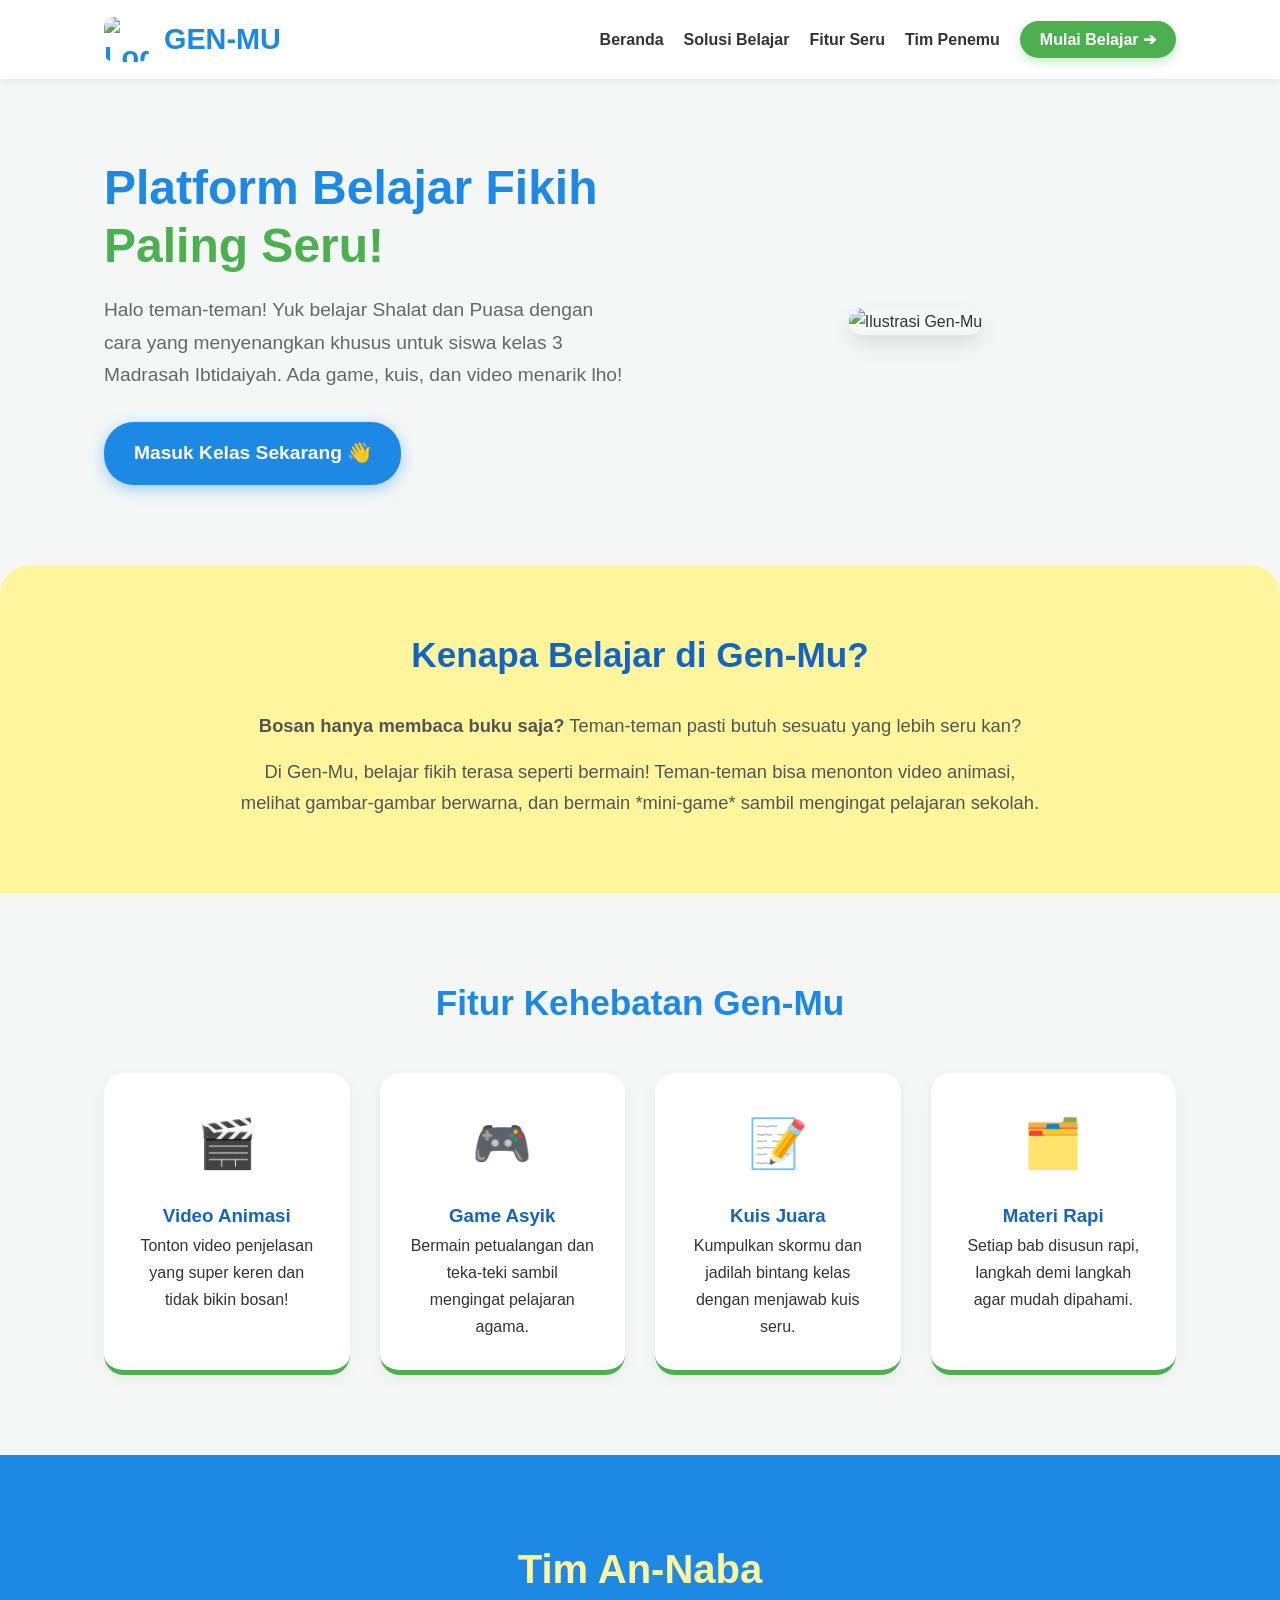
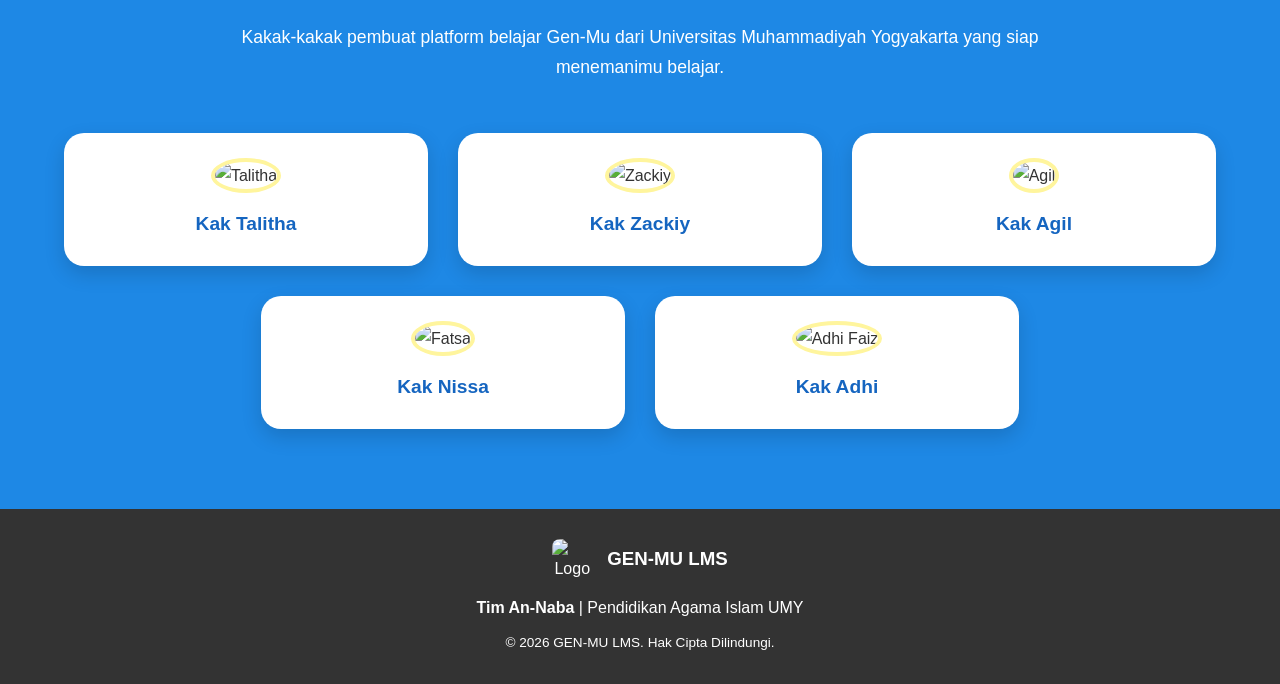
==== commit 77765277: "Update index.html" ====
--- a/index.html
+++ b/index.html
@@ -33,7 +33,7 @@
     <section id="beranda" class="hero">
         <div class="hero-content fade-in">
             <h1>Platform Belajar Fikih <br><span>Paling Seru!</span></h1>
-            <p>Halo teman-teman! Yuk belajar Shalat dan Puasa dengan cara yang menyenangkan khusus untuk siswa kelas 3 Madrasah Ibtidaiyah. Ada game, kuis, dan video menari lho!</p>
+            <p>Halo teman-teman! Yuk belajar Shalat dan Puasa dengan cara yang menyenangkan khusus untuk siswa kelas 3 Madrasah Ibtidaiyah. Ada game, kuis, dan video menarik lho!</p>
             <a href="belajar.html" class="btn-primary">Masuk Kelas Sekarang 👋</a>
         </div>
         <div class="hero-image slide-in">
--- a/style.css
+++ b/style.css
@@ -1,247 +1,177 @@
-/* GLOBAL VARIABLES */
+/* =========================================
+   GLOBAL VARIABLES & RESET
+========================================= */
 :root {
-    --primary: #007BFF;
-    --primary-dark: #0056b3;
-    --secondary: #FFFFFF;
-    --accent: #4CAF50;
+    --primary: #1E88E5;       /* Biru Sesuai Permintaan */
+    --primary-dark: #1565C0;
+    --secondary: #FFFFFF;     /* Putih */
+    --accent: #4CAF50;        /* Hijau */
     --accent-dark: #388E3C;
-    --card-bg: #FFD54F;
+    --card-bg: #FFF59D;       /* Kuning Muda (Ramah Anak) */
     --text-main: #FFFFFF;
-    --text-secondary: #2C3E50;
-    --text-muted: #6c757d;
+    --text-dark: #333333;
+    --text-muted: #666666;
     --bg-light: #F4F7F6;
     --border-color: #E0E0E0;
-    --success: #28a745;
 }
 
 * { margin: 0; padding: 0; box-sizing: border-box; font-family: 'Fredoka', sans-serif; }
-body { background-color: var(--bg-light); color: var(--text-secondary); line-height: 1.6; overflow-x: hidden; }
+body { background-color: var(--bg-light); color: var(--text-dark); line-height: 1.7; overflow-x: hidden; }
 
-/* === PORTAL (LANDING PAGE) STYLES === */
+/* =========================================
+   LANDING PAGE STYLES (PORTAL)
+========================================= */
 .navbar { background-color: var(--secondary); box-shadow: 0 4px 6px rgba(0,0,0,0.05); position: sticky; top: 0; z-index: 999; }
 .nav-container { display: flex; justify-content: space-between; align-items: center; padding: 15px 5%; max-width: 1200px; margin: 0 auto; }
 .nav-brand { display: flex; align-items: center; gap: 15px; text-decoration: none; color: var(--primary); font-size: 1.8rem; font-weight: 700; }
 .nav-logo { height: 45px; width: 45px; border-radius: 10px; object-fit: cover; }
 .nav-menu { display: flex; list-style: none; align-items: center; gap: 20px; }
-.nav-links { text-decoration: none; color: var(--text-secondary); font-weight: 600; transition: color 0.3s; }
+.nav-links { text-decoration: none; color: var(--text-dark); font-weight: 600; transition: color 0.3s; }
 .nav-links:hover { color: var(--primary); }
-.btn-nav { background-color: var(--accent); color: var(--text-main); padding: 10px 20px; border-radius: 8px; text-decoration: none; font-weight: 700; transition: 0.3s; }
+.btn-nav { background-color: var(--accent); color: var(--text-main); padding: 10px 20px; border-radius: 20px; text-decoration: none; font-weight: 700; transition: 0.3s; box-shadow: 0 4px 10px rgba(76,175,80,0.3); }
 .btn-nav:hover { background-color: var(--accent-dark); transform: translateY(-2px); }
 .menu-toggle { display: none; flex-direction: column; cursor: pointer; }
-.menu-toggle .bar { height: 3px; width: 25px; background-color: var(--text-secondary); margin: 4px 0; transition: 0.3s; }
+.menu-toggle .bar { height: 3px; width: 25px; background-color: var(--text-dark); margin: 4px 0; transition: 0.3s; }
 
 .hero { display: flex; align-items: center; justify-content: space-between; padding: 80px 5%; max-width: 1200px; margin: 0 auto; }
 .hero-content { flex: 1; padding-right: 30px; }
 .hero-content h1 { font-size: 3rem; color: var(--primary); margin-bottom: 20px; line-height: 1.2; }
 .hero-content h1 span { color: var(--accent); }
-.hero-content p { font-size: 1.2rem; margin-bottom: 30px; }
-.btn-primary { background: var(--primary); color: var(--text-main); padding: 15px 30px; border-radius: 8px; text-decoration: none; font-size: 1.2rem; font-weight: 700; display: inline-block; box-shadow: 0 4px 15px rgba(0, 123, 255, 0.4); transition: 0.3s; }
+.hero-content p { font-size: 1.2rem; margin-bottom: 30px; color: var(--text-muted); }
+.btn-primary { background: var(--primary); color: var(--text-main); padding: 15px 30px; border-radius: 30px; text-decoration: none; font-size: 1.2rem; font-weight: 700; display: inline-block; box-shadow: 0 4px 15px rgba(30, 136, 229, 0.4); transition: 0.3s; }
 .btn-primary:hover { transform: translateY(-3px); background: var(--primary-dark); }
 .hero-image { flex: 1; text-align: center; }
 .hero-img-style { max-width: 100%; width: 400px; border-radius: 20px; box-shadow: 0 10px 20px rgba(0,0,0,0.1); }
 
-.masalah-solusi { background-color: var(--secondary); padding: 60px 5%; text-align: center; }
+.masalah-solusi { background-color: var(--card-bg); padding: 60px 5%; text-align: center; border-radius: 30px 30px 0 0; }
 .about-container { max-width: 800px; margin: 0 auto; }
-.masalah-solusi h2 { font-size: 2.2rem; color: var(--primary); margin-bottom: 25px; }
-.masalah-solusi p { font-size: 1.15rem; margin-bottom: 15px; }
+.masalah-solusi h2 { font-size: 2.2rem; color: var(--primary-dark); margin-bottom: 25px; }
+.masalah-solusi p { font-size: 1.15rem; margin-bottom: 15px; color: #555; }
 
 .features { padding: 80px 5%; max-width: 1200px; margin: 0 auto; }
 .text-center { text-align: center; font-size: 2.2rem; color: var(--primary); margin-bottom: 40px; }
 .feature-grid { display: grid; grid-template-columns: repeat(auto-fit, minmax(240px, 1fr)); gap: 30px; }
-.feature-card { background: var(--secondary); padding: 30px; border-radius: 15px; text-align: center; box-shadow: 0 5px 15px rgba(0,0,0,0.05); transition: 0.3s; border-top: 5px solid var(--accent); }
+.feature-card { background: var(--secondary); padding: 30px; border-radius: 20px; text-align: center; box-shadow: 0 5px 15px rgba(0,0,0,0.05); transition: 0.3s; border-bottom: 5px solid var(--accent); }
 .feature-card:hover { transform: translateY(-10px); box-shadow: 0 15px 30px rgba(0,0,0,0.1); }
 .feature-card .icon { font-size: 3rem; margin-bottom: 15px; }
+.feature-card h3 { color: var(--primary-dark); }
 
 .team-section { background-color: var(--primary); padding: 80px 5%; color: var(--text-main); text-align: center; }
 .team-container { max-width: 1200px; margin: 0 auto; }
 .team-title { font-size: 2.5rem; margin-bottom: 20px; color: var(--card-bg); }
 .team-desc { font-size: 1.1rem; max-width: 800px; margin: 0 auto 50px auto; }
 .team-grid { display: flex; flex-wrap: wrap; justify-content: center; gap: 30px; }
-.team-card { background-color: var(--secondary); color: var(--text-secondary); border-radius: 15px; padding: 25px; width: calc(33.333% - 20px); box-shadow: 0 8px 20px rgba(0,0,0,0.15); transition: 0.3s; text-align: center; }
-.team-card:hover { transform: translateY(-10px); }
-.team-photo { width: 100px; height: 100px; border-radius: 50%; object-fit: cover; margin-bottom: 15px; border: 4px solid var(--primary-dark); }
+.team-card { background-color: var(--secondary); color: var(--text-dark); border-radius: 20px; padding: 25px; width: calc(33.333% - 20px); box-shadow: 0 8px 20px rgba(0,0,0,0.15); text-align: center; }
+.team-photo { width: 100px; height: 100px; border-radius: 50%; object-fit: cover; margin-bottom: 15px; border: 4px solid var(--card-bg); }
 .team-card h3 { font-size: 1.2rem; color: var(--primary-dark); }
-.team-card p { font-size: 0.95rem; font-weight: 600; color: #666; }
 
-footer { background-color: var(--text-secondary); color: var(--text-main); text-align: center; padding: 30px 5%; }
+footer { background-color: var(--text-dark); color: var(--text-main); text-align: center; padding: 30px 5%; }
 .footer-logo { display: flex; align-items: center; justify-content: center; gap: 15px; margin-bottom: 15px; }
 .footer-logo img { width: 40px; height: 40px; border-radius: 8px; }
 
-.fade-in { opacity: 0; transform: translateY(30px); transition: all 0.8s ease; }
-.fade-in.visible { opacity: 1; transform: translateY(0); }
-.slide-in { opacity: 0; transform: translateX(50px); transition: all 0.8s ease; }
-.slide-in.visible { opacity: 1; transform: translateX(0); }
+/* =========================================
+   LMS APP STYLES (BELAJAR.HTML)
+========================================= */
+.lms-wrapper { display: flex; height: 100vh; overflow: hidden; background: var(--bg-light); flex-direction: column; }
 
-/* === LMS APP STYLES (BELAJAR.HTML) === */
-.lms-wrapper { display: flex; height: 100vh; overflow: hidden; background: var(--bg-light); }
+/* HEADER LMS (Memuat Tombol Sidebar) */
+.lms-topbar { background: var(--primary); padding: 15px 20px; display: flex; align-items: center; justify-content: space-between; box-shadow: 0 2px 5px rgba(0,0,0,0.1); z-index: 1000; position: relative; }
+.btn-toggle-sidebar { background: var(--card-bg); color: var(--primary-dark); border: none; padding: 10px 20px; border-radius: 12px; font-weight: 700; cursor: pointer; font-size: 1rem; display: flex; align-items: center; gap: 8px; box-shadow: 0 2px 4px rgba(0,0,0,0.1); transition: 0.3s; }
+.btn-toggle-sidebar:hover { background: #FFF; transform: scale(1.02); }
+.lms-brand-header { display: flex; align-items: center; gap: 12px; color: white; font-weight: bold; font-size: 1.2rem; }
+.lms-brand-header img { width: 35px; border-radius: 8px; }
+.btn-home-top { background: rgba(255,255,255,0.2); color: white; text-decoration: none; padding: 8px 16px; border-radius: 12px; font-weight: bold; transition: 0.3s; }
+.btn-home-top:hover { background: white; color: var(--primary); }
 
-/* Sidebar LMS */
-.lms-sidebar { width: 300px; background: var(--secondary); border-right: 1px solid var(--border-color); display: flex; flex-direction: column; transition: 0.3s; z-index: 100; }
-.lms-sidebar-header { padding: 20px; border-bottom: 1px solid var(--border-color); display: flex; align-items: center; gap: 15px; background: var(--primary); color: white; }
-.lms-sidebar-header img { width: 40px; border-radius: 8px; }
-.lms-sidebar-header h2 { font-size: 1.2rem; }
-.lms-sidebar-header .btn-back { margin-left: auto; color: white; text-decoration: none; font-size: 1.2rem; }
-.lms-modules { flex: 1; overflow-y: auto; padding: 10px 0; }
-.module-item { border-bottom: 1px solid #f0f0f0; }
-.module-title { padding: 15px 20px; font-weight: 600; cursor: pointer; display: flex; justify-content: space-between; align-items: center; background: #fafafa; transition: 0.2s; }
-.module-title:hover { background: #f0f0f0; }
-.module-title.active { background: #e6f2ff; color: var(--primary); border-left: 4px solid var(--primary); }
-.lesson-list { display: none; list-style: none; padding: 0; background: white; }
-.lesson-list.active { display: block; }
-.lesson-item { padding: 12px 20px 12px 40px; cursor: pointer; font-size: 0.95rem; color: var(--text-muted); display: flex; align-items: center; gap: 10px; transition: 0.2s; }
-.lesson-item:hover { background: #f9f9f9; color: var(--primary); }
-.lesson-item.active { font-weight: 600; color: var(--primary); }
-.lesson-item .status-icon { width: 18px; height: 18px; border-radius: 50%; border: 2px solid #ccc; display: inline-block; position: relative; }
-.lesson-item.completed .status-icon { border-color: var(--success); background: var(--success); }
-.lesson-item.completed .status-icon::after { content: '✓'; color: white; font-size: 12px; position: absolute; top: -1px; left: 3px; font-weight: bold; }
+/* MAIN LAYOUT (Sidebar + Content) */
+.lms-body { display: flex; flex: 1; overflow: hidden; position: relative; }
 
-/* Main Content LMS */
-.lms-main { flex: 1; display: flex; flex-direction: column; overflow: hidden; }
-.lms-header { background: var(--secondary); padding: 15px 30px; border-bottom: 1px solid var(--border-color); display: flex; justify-content: space-between; align-items: center; box-shadow: 0 2px 5px rgba(0,0,0,0.02); }
-.mobile-toggle { display: none; background: none; border: none; font-size: 1.5rem; cursor: pointer; color: var(--primary); }
-.progress-container { flex: 1; max-width: 400px; margin: 0 20px; }
-.progress-text { font-size: 0.85rem; font-weight: 600; margin-bottom: 5px; color: var(--text-secondary); display: flex; justify-content: space-between; }
-.progress-bar-bg { background: #e9ecef; border-radius: 10px; height: 10px; overflow: hidden; }
-.progress-bar-fill { background: var(--success); height: 100%; width: 0%; transition: width 0.5s ease; }
-.user-profile { display: flex; align-items: center; gap: 10px; font-weight: 600; }
-.user-avatar { width: 35px; height: 35px; background: var(--card-bg); border-radius: 50%; display: flex; justify-content: center; align-items: center; font-size: 1.2rem; }
+/* SIDEBAR LMS (Hanya berisi BAB) */
+.lms-sidebar { width: 280px; background: var(--secondary); border-right: 2px solid var(--border-color); display: flex; flex-direction: column; transition: transform 0.3s ease; z-index: 100; overflow-y: auto; }
+.lms-sidebar.hidden { transform: translateX(-100%); position: absolute; height: 100%; }
 
-/* =========================================================
-   PERBAIKAN AREA KONTEN MATERI (KARTU MATERI LMS)
-========================================================= */
-.lms-content-area { 
-    flex: 1; 
-    padding: 30px; 
-    overflow-y: auto; 
-    background: var(--bg-light); 
-    line-height: 1.7; /* Line-height nyaman dibaca */
-}
+.sidebar-menu { list-style: none; padding: 15px; }
+.sidebar-item { padding: 15px 20px; margin-bottom: 10px; cursor: pointer; font-weight: 700; font-size: 1.1rem; color: var(--text-muted); background: var(--bg-light); border-radius: 16px; transition: 0.3s; border: 2px solid transparent; }
+.sidebar-item:hover { background: #E3F2FD; color: var(--primary); }
+.sidebar-item.active { background: #E3F2FD; color: var(--primary); border-color: var(--primary); box-shadow: 0 4px 6px rgba(0,0,0,0.05); }
+.sidebar-item .icon-bab { margin-right: 10px; font-size: 1.2rem; }
 
-/* BATASI LEBAR KONTEN & DESAIN KARTU */
-.lesson-content { 
-    display: none; 
-    max-width: 900px; /* Batas maksimal lebar materi */
-    margin: 0 auto; /* Otomatis ke tengah layar */
-    background: var(--secondary); 
-    padding: 32px; /* Padding cukup agar lega */
-    border-radius: 16px; 
-    box-shadow: 0 4px 15px rgba(0,0,0,0.05); /* Shadow ringan */
-}
-.lesson-content.active { 
-    display: block; 
-    animation: fadeIn 0.4s ease; 
-}
+/* AREA KONTEN (Lebar Dibatasi) */
+.lms-content-area { flex: 1; padding: 20px; overflow-y: auto; transition: 0.3s; background: var(--bg-light); }
+.content-wrapper { max-width: 1000px; margin: 0 auto; background: var(--secondary); padding: 30px; border-radius: 24px; box-shadow: 0 4px 15px rgba(0,0,0,0.05); display: none; }
+.content-wrapper.active { display: block; animation: fadeIn 0.4s ease; }
 
-/* UKURAN TEKS (DESKTOP) */
-.content-header { 
-    margin-bottom: 25px; 
-    border-bottom: 2px solid #f0f0f0; 
-    padding-bottom: 15px; 
-}
-.content-header h1 { 
-    color: var(--primary); 
-    font-size: 2.2rem; /* Ukuran proporsional */
-    margin-bottom: 10px; 
-    line-height: 1.3;
-}
-.content-body p, 
-.content-body .intro-box {
-    font-size: 1.1rem;
-    color: var(--text-secondary);
-}
-.intro-box { 
-    background: #e6f2ff; 
-    padding: 15px; 
-    border-radius: 8px; 
-    border-left: 5px solid var(--primary); 
-    margin-bottom: 20px; 
-    color: var(--primary-dark); 
-    font-weight: 500; 
-}
+/* HEADER BAB DALAM KONTEN */
+.bab-header { text-align: center; margin-bottom: 25px; padding-bottom: 20px; border-bottom: 3px dashed var(--border-color); }
+.bab-title { color: var(--primary); font-size: 2.2rem; margin-bottom: 10px; line-height: 1.3; }
+.kid-intro { font-size: 1.15rem; color: var(--text-dark); background: #E3F2FD; padding: 15px 20px; border-radius: 16px; display: inline-block; text-align: left; max-width: 800px; border-left: 6px solid var(--primary); }
 
-/* BATASI UKURAN GAMBAR MATERI */
-.content-body img {
-    display: block;
-    max-width: 100%;
-    width: auto;
-    height: auto;
-    margin: 25px auto; /* Otomatis ke tengah */
-    border-radius: 10px;
-    box-shadow: 0 4px 8px rgba(0,0,0,0.1);
-}
-/* Memastikan gambar utama maksimal 500px di layar besar */
-@media (min-width: 768px) {
-    .content-body img { 
-        max-width: 500px; 
-    }
-}
+/* SUBBAB NAVIGASI DI ATAS MATERI */
+.subbab-nav { display: flex; flex-wrap: wrap; gap: 10px; margin-bottom: 30px; justify-content: center; background: #F8F9FA; padding: 15px; border-radius: 20px; border: 2px solid var(--border-color); }
+.subbab-btn { background: var(--secondary); border: 2px solid #CCC; border-radius: 30px; padding: 10px 20px; font-weight: 700; cursor: pointer; color: var(--text-muted); transition: 0.3s; font-size: 1rem; box-shadow: 0 2px 4px rgba(0,0,0,0.05); }
+.subbab-btn:hover { border-color: var(--primary); color: var(--primary); }
+.subbab-btn.active { background: var(--accent); color: white; border-color: var(--accent-dark); transform: scale(1.05); box-shadow: 0 4px 10px rgba(76,175,80,0.3); }
+.subbab-btn.btn-game { background: var(--card-bg); color: var(--text-dark); border-color: #FBC02D; }
+.subbab-btn.btn-game.active { background: #FBC02D; color: white; }
 
-/* BATASI UKURAN VIDEO / IFRAME */
-.iframe-wrapper {
-    max-width: 700px; /* Batas maksimal lebar video */
-    margin: 30px auto; /* Otomatis ke tengah */
-    border-radius: 12px;
-    overflow: hidden;
-    box-shadow: 0 4px 15px rgba(0,0,0,0.1);
-}
-/* Menggunakan Aspect Ratio Modern (Lebih Rapi) */
-.iframe-container { 
-    position: relative; 
-    width: 100%; 
-    aspect-ratio: 16 / 9; 
-}
-.iframe-container iframe { 
-    position: absolute; 
-    top: 0; 
-    left: 0; 
-    width: 100%; 
-    height: 100%; 
-    border: 0; 
-}
+/* KONTEN SUBBAB (Gambar, Video, Teks) */
+.sub-content { display: none; text-align: center; }
+.sub-content.active { display: block; animation: fadeIn 0.4s ease; }
+.sub-content p { font-size: 1.1rem; margin-bottom: 15px; text-align: left; }
 
-/* TOMBOL AKSI BAWAH */
-.action-buttons { margin-top: 40px; display: flex; gap: 15px; flex-wrap: wrap; }
-.btn-lms-action { display: inline-flex; align-items: center; justify-content: center; padding: 12px 25px; border-radius: 8px; font-weight: 600; text-decoration: none; transition: 0.3s; border: none; cursor: pointer; font-size: 1rem; }
-.btn-complete { background: var(--success); color: white; flex: 1; }
-.btn-complete:hover { background: #218838; transform: translateY(-2px); }
-.btn-external { background: var(--card-bg); color: var(--text-secondary); border: 1px solid #e0b000; }
-.btn-external:hover { background: #ffc107; transform: translateY(-2px); }
+/* Batasi Ukuran Gambar */
+.sub-content img { display: block; max-width: 100%; width: auto; height: auto; max-height: 800px; margin: 20px auto; border-radius: 12px; box-shadow: 0 4px 10px rgba(0,0,0,0.1); }
+@media (min-width: 768px) { .sub-content img { max-width: 600px; } }
 
-/* =========================================================
+/* Batasi Ukuran Video */
+.iframe-wrapper { max-width: 700px; margin: 30px auto; border-radius: 16px; overflow: hidden; box-shadow: 0 4px 15px rgba(0,0,0,0.15); }
+.iframe-container { position: relative; width: 100%; aspect-ratio: 16 / 9; background: #000; }
+.iframe-container iframe { position: absolute; top: 0; left: 0; width: 100%; height: 100%; border: 0; }
+
+/* Area Game & Kuis (Card Ekstra) */
+.action-box { background: #E8F5E9; padding: 30px; border-radius: 20px; border: 3px dashed var(--accent); margin-top: 20px; }
+.action-box h3 { color: var(--accent-dark); margin-bottom: 10px; font-size: 1.5rem; }
+.btn-action-large { display: inline-block; background: var(--accent); color: white; padding: 15px 30px; border-radius: 30px; font-size: 1.2rem; font-weight: bold; text-decoration: none; margin-top: 15px; box-shadow: 0 4px 10px rgba(76,175,80,0.4); transition: 0.3s; }
+.btn-action-large:hover { background: var(--accent-dark); transform: translateY(-3px); }
+
+/* TOMBOL NAVIGASI BAWAH (Prev, Home, Next) */
+.bab-navigation { margin-top: 50px; padding-top: 20px; border-top: 2px solid var(--border-color); display: flex; justify-content: space-between; flex-wrap: wrap; gap: 15px; }
+.btn-nav-bottom { background: #F0F0F0; border: none; padding: 12px 20px; border-radius: 12px; font-weight: bold; color: var(--text-dark); cursor: pointer; transition: 0.3s; flex: 1; text-align: center; text-decoration: none; }
+.btn-nav-bottom:hover { background: #E0E0E0; }
+.btn-next-bab { background: var(--primary); color: white; }
+.btn-next-bab:hover { background: var(--primary-dark); }
+
+/* =========================================
    RESPONSIVE (MOBILE & TABLET)
-========================================================= */
+========================================= */
 @media (max-width: 900px) {
-    .lms-sidebar { position: fixed; left: -300px; height: 100%; box-shadow: 5px 0 15px rgba(0,0,0,0.1); }
-    .lms-sidebar.open { left: 0; }
-    .mobile-toggle { display: block; }
-    
-    .nav-menu { position: absolute; top: 70px; left: -100%; flex-direction: column; background-color: var(--secondary); width: 100%; text-align: center; padding: 20px 0; box-shadow: 0 5px 10px rgba(0,0,0,0.1); transition: 0.3s; }
+    /* Portal Landing Page Nav */
+    .nav-menu { position: absolute; top: 70px; left: -100%; flex-direction: column; background: var(--secondary); width: 100%; text-align: center; padding: 20px 0; box-shadow: 0 5px 10px rgba(0,0,0,0.1); transition: 0.3s; }
     .nav-menu.active { left: 0; }
     .menu-toggle { display: flex; }
     .team-card { width: calc(50% - 15px); }
 }
 
 @media (max-width: 768px) {
-    /* Perbaikan padding di mobile */
-    .lms-content-area { padding: 15px; }
-    .lesson-content { 
-        padding: 16px; 
-        border-radius: 12px;
-    }
+    /* Sidebar Mobile: Default Tertutup (absolute position) */
+    .lms-sidebar { position: absolute; height: 100%; box-shadow: 5px 0 15px rgba(0,0,0,0.1); transform: translateX(-100%); }
+    .lms-sidebar.open { transform: translateX(0); }
     
-    /* Ukuran Teks Mobile proporsional */
-    .content-header h1 { font-size: 1.6rem; }
-    .content-body p, 
-    .content-body .intro-box { font-size: 0.95rem; }
+    /* Layout Area Belajar */
+    .lms-content-area { padding: 16px; width: 100%; }
+    .content-wrapper { padding: 20px; border-radius: 16px; }
     
-    .action-buttons { flex-direction: column; }
-    .btn-lms-action { width: 100%; }
-}
-
-@media (max-width: 600px) {
-    .lms-header { flex-wrap: wrap; gap: 10px; padding: 15px; }
-    .progress-container { order: 3; width: 100%; max-width: 100%; margin: 10px 0 0 0; }
-    .team-card { width: 100%; }
+    /* Typografi & Tombol Mobile Proporsional */
+    .bab-title { font-size: 1.6rem; }
+    .kid-intro { font-size: 1rem; padding: 12px; }
+    .subbab-btn { width: 100%; font-size: 0.95rem; }
+    .sub-content p { font-size: 0.95rem; }
+    
+    .btn-toggle-sidebar span { display: none; } /* Hanya tampilkan ikon burger di layar kecil */
+    
+    /* Navigasi Bawah Full Width */
+    .bab-navigation { flex-direction: column; }
+    .btn-nav-bottom { width: 100%; }
 }
 
 @keyframes fadeIn { from { opacity: 0; transform: translateY(10px); } to { opacity: 1; transform: translateY(0); } }
